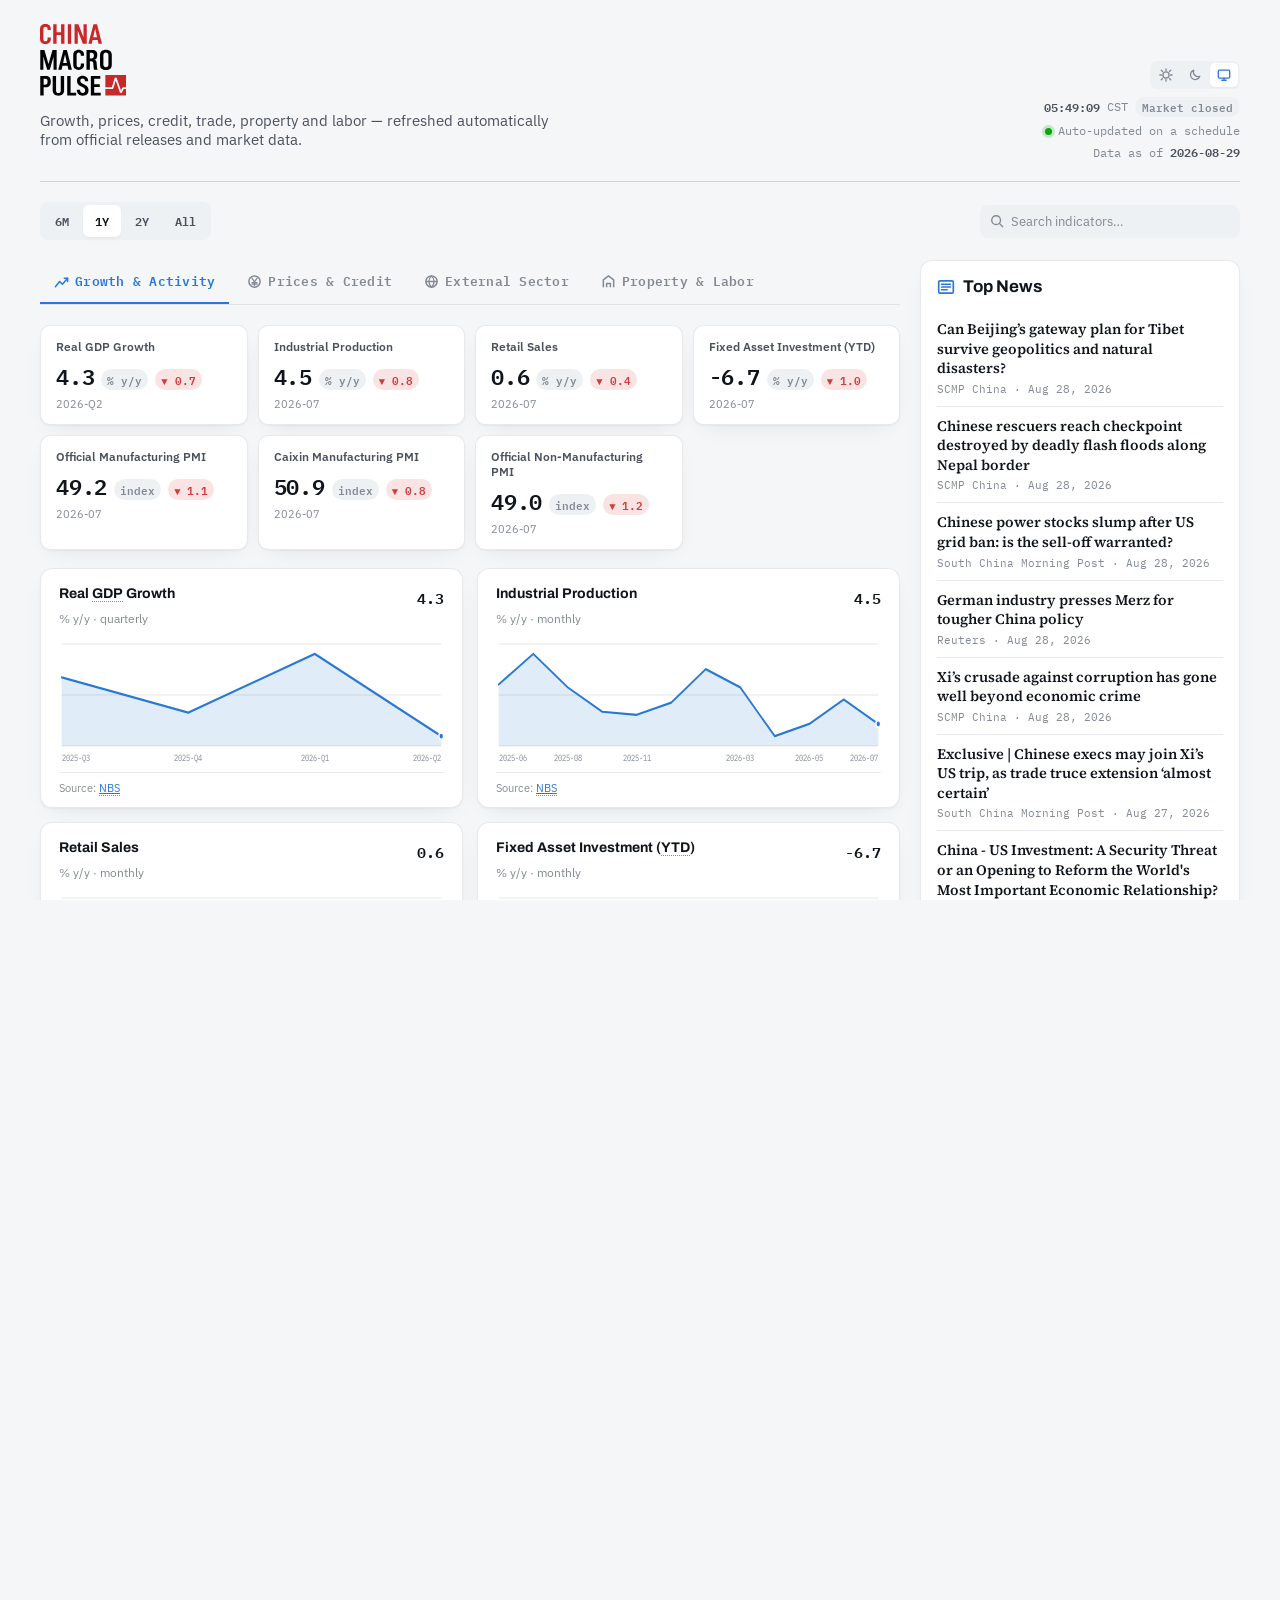
==== index.html @ e715bfa8 "Hourly refresh cadence, live Beijing clock + market-open indicator - Bumped the GitHub Actions cron " ====
<!doctype html>
<html lang="en">
<head>
<meta charset="utf-8">
<meta name="viewport" content="width=device-width, initial-scale=1">
<title>China Macro Pulse</title>
<link rel="stylesheet" href="https://fonts.googleapis.com/css2?family=Archivo:wght@600;700&family=IBM+Plex+Sans:wght@400;500;600&family=IBM+Plex+Mono:wght@500;600&family=Source+Serif+4:opsz,wght@8..60,500;8..60,600&display=swap">
<link rel="stylesheet" href="style.css">
<script>
// Runs synchronously before first paint so the stored theme choice never flashes.
(function () {
  try {
    var t = localStorage.getItem("theme");
    if (t === "light" || t === "dark") document.documentElement.setAttribute("data-theme", t);
  } catch (e) {}
})();
</script>
</head>
<body>
<div class="wrap">

  <div class="masthead">
    <div>
      <h1 class="logo-wrap">
        <img src="assets/logo-light.svg" alt="China Macro Pulse" class="logo logo-light">
        <img src="assets/logo-dark.svg" alt="China Macro Pulse" class="logo logo-dark">
      </h1>
      <p class="sub">Growth, prices, credit, trade, property and labor — refreshed automatically from official releases and market data.</p>
    </div>
    <div class="asof">
      <div class="masthead-controls">
        <div class="theme-switch" id="theme-switch" role="group" aria-label="Theme">
          <button class="theme-btn" data-theme-choice="light" title="Light" aria-label="Light theme">
            <svg viewBox="0 0 16 16" fill="none" aria-hidden="true"><circle cx="8" cy="8" r="3.5" stroke="currentColor" stroke-width="1.5"/><path d="M8 1v2M8 13v2M2.6 2.6l1.4 1.4M12 12l1.4 1.4M1 8h2M13 8h2M2.6 13.4L4 12M12 4l1.4-1.4" stroke="currentColor" stroke-width="1.5" stroke-linecap="round"/></svg>
          </button>
          <button class="theme-btn" data-theme-choice="dark" title="Dark" aria-label="Dark theme">
            <svg viewBox="0 0 16 16" fill="none" aria-hidden="true"><path d="M13.5 9.5A5.5 5.5 0 0 1 6.5 2.5 5.5 5.5 0 1 0 13.5 9.5Z" stroke="currentColor" stroke-width="1.5" stroke-linejoin="round"/></svg>
          </button>
          <button class="theme-btn" data-theme-choice="system" title="Match system" aria-label="System theme">
            <svg viewBox="0 0 16 16" fill="none" aria-hidden="true"><rect x="1.5" y="2.5" width="13" height="9" rx="1.2" stroke="currentColor" stroke-width="1.5"/><path d="M5.5 14h5M8 11.5V14" stroke="currentColor" stroke-width="1.5" stroke-linecap="round"/></svg>
          </button>
        </div>
      </div>
      <div class="beijing-clock" title="Shanghai/Shenzhen exchange hours (9:30–11:30, 13:00–15:00 CST) — does not account for public holidays">
        <span id="beijing-time">--:--:--</span> CST
        <span id="market-status" class="market-badge">—</span>
      </div>
      <div><span class="live-dot"></span>Auto-updated on a schedule</div>
      <div>Data as of <strong id="asof-date">—</strong></div>
    </div>
  </div>

  <div class="filter-row">
    <div class="range-group" id="range-group">
      <button class="range-btn" data-range="6">6M</button>
      <button class="range-btn active" data-range="12">1Y</button>
      <button class="range-btn" data-range="24">2Y</button>
      <button class="range-btn" data-range="0">All</button>
    </div>
    <div class="search-wrap">
      <svg class="search-icon" viewBox="0 0 16 16" fill="none" aria-hidden="true"><circle cx="7" cy="7" r="5" stroke="currentColor" stroke-width="1.6"/><path d="M11 11l3.5 3.5" stroke="currentColor" stroke-width="1.6" stroke-linecap="round"/></svg>
      <input type="search" id="search-input" class="search-input" placeholder="Search indicators…" aria-label="Search indicators">
    </div>
  </div>

  <div class="layout">
    <div class="main-col">

      <div class="tabs" id="tabs" role="tablist">
        <button class="tab active" data-cat="growth" role="tab">
          <svg class="tab-icon" viewBox="0 0 16 16" fill="none" aria-hidden="true"><path d="M1.5 13.5 6 8l3 3 5.5-6.5" stroke="currentColor" stroke-width="1.6" stroke-linecap="round" stroke-linejoin="round"/><path d="M11 4.5h3.5V8" stroke="currentColor" stroke-width="1.6" stroke-linecap="round" stroke-linejoin="round"/></svg>
          Growth &amp; Activity
        </button>
        <button class="tab" data-cat="prices_credit" role="tab">
          <svg class="tab-icon" viewBox="0 0 16 16" fill="none" aria-hidden="true"><circle cx="8" cy="8" r="6" stroke="currentColor" stroke-width="1.6"/><path d="M5.3 4.5 8 8.3 10.7 4.5M8 8.3v4M5.3 9.3h5.4M5.3 10.8h5.4" stroke="currentColor" stroke-width="1.3" stroke-linecap="round" stroke-linejoin="round"/></svg>
          Prices &amp; Credit
        </button>
        <button class="tab" data-cat="external" role="tab">
          <svg class="tab-icon" viewBox="0 0 16 16" fill="none" aria-hidden="true"><circle cx="8" cy="8" r="6" stroke="currentColor" stroke-width="1.6"/><path d="M2 8h12M8 2c1.8 1.7 2.8 3.8 2.8 6S9.8 12.3 8 14c-1.8-1.7-2.8-3.8-2.8-6S6.2 3.7 8 2Z" stroke="currentColor" stroke-width="1.4"/></svg>
          External Sector
        </button>
        <button class="tab" data-cat="property_labor" role="tab">
          <svg class="tab-icon" viewBox="0 0 16 16" fill="none" aria-hidden="true"><path d="M2.5 14V6.2L8 2l5.5 4.2V14" stroke="currentColor" stroke-width="1.6" stroke-linejoin="round"/><path d="M6 14v-4h4v4" stroke="currentColor" stroke-width="1.6" stroke-linejoin="round"/></svg>
          Property &amp; Labor
        </button>
      </div>

      <div id="panels"></div>

    </div>

    <aside class="news-rail">
      <h2 class="news-heading">
        <svg viewBox="0 0 16 16" fill="none" aria-hidden="true"><rect x="1.5" y="2.5" width="13" height="11" rx="1.2" stroke="currentColor" stroke-width="1.5"/><path d="M4 5.5h8M4 8h8M4 10.5h5" stroke="currentColor" stroke-width="1.4" stroke-linecap="round"/></svg>
        Top News
      </h2>
      <div id="news-list"></div>
    </aside>
  </div>

  <footer id="footer-sources">
    Loading source information…
  </footer>

  <div class="credit-row">
    <span class="credit-text">Created by Tony Zhao</span>
    <div class="credit-links">
      <a href="mailto:bz2746@nyu.edu" class="credit-btn credit-email" title="Email" aria-label="Email Tony Zhao">
        <svg viewBox="0 0 16 16" fill="none" aria-hidden="true"><rect x="1.5" y="3" width="13" height="10" rx="1.5" stroke="currentColor" stroke-width="1.4"/><path d="M2 4.3 8 9l6-4.7" stroke="currentColor" stroke-width="1.4" stroke-linecap="round" stroke-linejoin="round"/></svg>
      </a>
      <a href="https://www.linkedin.com/in/tonybzhao/" target="_blank" rel="noopener noreferrer" class="credit-btn credit-linkedin" title="LinkedIn" aria-label="Tony Zhao on LinkedIn">
        <svg viewBox="0 0 24 24" fill="currentColor" aria-hidden="true"><path d="M4.98 3.5C4.98 4.88 3.87 6 2.49 6S0 4.88 0 3.5 1.12 1 2.49 1s2.49 1.12 2.49 2.5zM.5 8.5h4V24h-4V8.5zM8.5 8.5h3.8v2.1h.05c.53-1 1.83-2.1 3.77-2.1C20.5 8.5 22 11 22 15.1V24h-4v-8c0-2-.04-4.6-2.8-4.6-2.8 0-3.23 2.2-3.23 4.45V24h-4V8.5z"/></svg>
      </a>
      <a href="https://tonybzhao.substack.com/" target="_blank" rel="noopener noreferrer" class="credit-btn credit-substack" title="Substack" aria-label="Tony Zhao on Substack">
        <svg viewBox="0 0 16 16" fill="currentColor" aria-hidden="true"><path d="M2 2h12v2.1H2V2Zm0 3.5h12v2.1H2V5.5ZM2 9h12v5.3L8 11.1 2 14.3V9Z"/></svg>
      </a>
    </div>
  </div>

</div>

<script src="app.js"></script>
</body>
</html>
---- style.css ----
:root {
  color-scheme: light;
  --bg:             #f4f6f7;
  --surface-1:      #ffffff;
  --surface-2:      #eef1f3;
  --text-primary:   #10151c;
  --text-secondary: #4b525d;
  --text-muted:     #838a95;
  --border:         rgba(16,21,28,0.09);
  --border-strong:  rgba(16,21,28,0.16);
  --accent:         #2a78d6;
  --accent-soft:    #e6f0fc;
  --good:           #0ca30c;
  --critical:       #d03b3b;
  --warning:        #b3760a;
  --grid-line:      #e1e0d9;
  --shadow: 0 1px 2px rgba(16,21,28,0.04), 0 8px 24px -12px rgba(16,21,28,0.12);

  /* category identity colors (fixed order, categorical) */
  --cat-growth:   #2a78d6; /* blue */
  --cat-prices:   #eb6834; /* orange */
  --cat-external: #1baf7a; /* aqua */
  --cat-property: #e87ba4; /* magenta */
}

@media (prefers-color-scheme: dark) {
  :root:not([data-theme="light"]) {
    color-scheme: dark;
    --bg:             #0d1013;
    --surface-1:      #171b20;
    --surface-2:      #1e2329;
    --text-primary:   #f2f4f6;
    --text-secondary: #aeb4bd;
    --text-muted:     #767d87;
    --border:         rgba(255,255,255,0.08);
    --border-strong:  rgba(255,255,255,0.16);
    --accent:         #3987e5;
    --accent-soft:    #16273f;
    --good:           #2fbf4f;
    --critical:       #e66767;
    --warning:        #d99a2b;
    --grid-line:      #2a2f36;
    --shadow: 0 1px 2px rgba(0,0,0,0.3), 0 8px 24px -12px rgba(0,0,0,0.5);

    --cat-growth:   #3987e5;
    --cat-prices:   #d95926;
    --cat-external: #199e70;
    --cat-property: #d55181;
  }
}
:root[data-theme="dark"] {
  color-scheme: dark;
  --bg:             #0d1013;
  --surface-1:      #171b20;
  --surface-2:      #1e2329;
  --text-primary:   #f2f4f6;
  --text-secondary: #aeb4bd;
  --text-muted:     #767d87;
  --border:         rgba(255,255,255,0.08);
  --border-strong:  rgba(255,255,255,0.16);
  --accent:         #3987e5;
  --accent-soft:    #16273f;
  --good:           #2fbf4f;
  --critical:       #e66767;
  --warning:        #d99a2b;
  --grid-line:      #2a2f36;
  --shadow: 0 1px 2px rgba(0,0,0,0.3), 0 8px 24px -12px rgba(0,0,0,0.5);

  --cat-growth:   #3987e5;
  --cat-prices:   #d95926;
  --cat-external: #199e70;
  --cat-property: #d55181;
}

* { box-sizing: border-box; }
html, body { height: 100%; overflow-x: hidden; }
body {
  margin: 0;
  background: var(--bg);
  color: var(--text-primary);
  font-family: "IBM Plex Sans", system-ui, -apple-system, "Segoe UI", sans-serif;
}
a { color: inherit; }

.wrap { max-width: 1280px; margin: 0 auto; padding: 24px clamp(16px, 4vw, 40px) 64px; }

/* ---------- Masthead ---------- */
.masthead {
  display: flex;
  justify-content: space-between;
  align-items: flex-end;
  gap: 20px;
  flex-wrap: wrap;
  border-bottom: 1px solid var(--border-strong);
  padding-bottom: 18px;
  margin-bottom: 20px;
}
.logo-wrap { margin: 0 0 8px; line-height: 0; }
.logo { height: clamp(52px, 6.5vw, 72px); width: auto; display: block; }
.logo-dark { display: none; }
@media (prefers-color-scheme: dark) {
  :root:not([data-theme="light"]) .logo-light { display: none; }
  :root:not([data-theme="light"]) .logo-dark { display: block; }
}
:root[data-theme="dark"] .logo-light { display: none; }
:root[data-theme="dark"] .logo-dark { display: block; }

.masthead .sub { color: var(--text-secondary); font-size: 14.5px; max-width: 58ch; }
.asof {
  text-align: right;
  font-family: "IBM Plex Mono", monospace;
  font-size: 12px;
  color: var(--text-muted);
  line-height: 1.7;
}
.masthead-controls {
  display: inline-flex;
  align-items: center;
  gap: 8px;
  margin-bottom: 8px;
}

.theme-switch {
  display: inline-flex;
  background: var(--surface-2);
  border-radius: 7px;
  padding: 2px;
  gap: 1px;
}
.theme-btn {
  border: none;
  background: transparent;
  color: var(--text-muted);
  padding: 5px 7px;
  border-radius: 5px;
  cursor: pointer;
  line-height: 0;
}
.theme-btn svg { width: 14px; height: 14px; display: block; }
.theme-btn:hover { color: var(--text-secondary); }
.theme-btn.active { background: var(--surface-1); color: var(--accent); box-shadow: var(--shadow); }
.theme-btn:focus-visible { outline: 2px solid var(--accent); outline-offset: 1px; }
.asof strong { color: var(--text-secondary); font-weight: 600; }
.live-dot {
  display: inline-block;
  width: 7px; height: 7px;
  border-radius: 50%;
  background: var(--good);
  margin-right: 6px;
  box-shadow: 0 0 0 3px color-mix(in srgb, var(--good) 20%, transparent);
}

.beijing-clock {
  display: flex;
  align-items: center;
  justify-content: flex-end;
  gap: 7px;
  margin-bottom: 4px;
  font-variant-numeric: tabular-nums;
  cursor: help;
}
#beijing-time { color: var(--text-secondary); font-weight: 600; }
.market-badge {
  font-size: 10.5px;
  font-weight: 600;
  padding: 1px 7px;
  border-radius: 100px;
}
.market-badge.open { color: var(--good); background: color-mix(in srgb, var(--good) 14%, transparent); }
.market-badge.closed { color: var(--text-muted); background: var(--surface-2); }
@media (max-width: 640px) {
  .beijing-clock { justify-content: flex-start; }
}

/* ---------- Filter row ---------- */
.filter-row {
  display: flex;
  align-items: center;
  gap: 8px;
  margin-bottom: 20px;
  flex-wrap: wrap;
}
.range-group {
  display: inline-flex;
  background: var(--surface-2);
  border-radius: 8px;
  padding: 3px;
  gap: 2px;
}
.range-btn {
  font-family: "IBM Plex Mono", monospace;
  font-size: 12px;
  font-weight: 600;
  border: none;
  background: transparent;
  color: var(--text-secondary);
  padding: 6px 12px;
  border-radius: 6px;
  cursor: pointer;
}
.range-btn:hover { color: var(--text-primary); }
.range-btn.active { background: var(--surface-1); color: var(--text-primary); box-shadow: var(--shadow); }
.range-btn:focus-visible, .tab:focus-visible, .idx-link:focus-visible { outline: 2px solid var(--accent); outline-offset: 2px; }

.search-wrap {
  position: relative;
  margin-left: auto;
  width: 100%;
  max-width: 260px;
}
.search-icon {
  position: absolute;
  left: 10px;
  top: 50%;
  transform: translateY(-50%);
  width: 14px;
  height: 14px;
  color: var(--text-muted);
  pointer-events: none;
}
.search-input {
  width: 100%;
  font-family: "IBM Plex Sans", sans-serif;
  font-size: 13px;
  background: var(--surface-2);
  border: 1px solid transparent;
  border-radius: 8px;
  padding: 7px 10px 7px 30px;
  color: var(--text-primary);
}
.search-input::placeholder { color: var(--text-muted); }
.search-input:focus {
  outline: none;
  border-color: var(--accent);
  background: var(--surface-1);
}
/* Suppress the native WebKit clear/cancel button so it doesn't visually
   collide with our own search icon + focus ring. */
.search-input::-webkit-search-cancel-button { -webkit-appearance: none; }

@media (max-width: 640px) {
  .filter-row { flex-direction: column; align-items: stretch; }
  .search-wrap { margin-left: 0; max-width: none; }
}

/* ---------- Layout: content + news rail ---------- */
.layout {
  display: grid;
  grid-template-columns: minmax(0, 1fr) 320px;
  gap: 20px;
  align-items: start;
}
.main-col { min-width: 0; }
@media (max-width: 980px) {
  .layout { grid-template-columns: 1fr; }
  .news-rail { position: static; }
}
@media (max-width: 640px) {
  .masthead { align-items: flex-start; }
  .asof { text-align: left; }
}

/* ---------- Tabs ---------- */
.tabs {
  display: flex;
  gap: 4px;
  border-bottom: 1px solid var(--border);
  margin-bottom: 20px;
  overflow-x: auto;
}
.tab {
  display: inline-flex;
  align-items: center;
  gap: 6px;
  font-family: "IBM Plex Mono", monospace;
  font-size: 12.5px;
  font-weight: 600;
  letter-spacing: 0.02em;
  background: transparent;
  border: none;
  color: var(--text-muted);
  padding: 10px 14px;
  cursor: pointer;
  border-bottom: 2px solid transparent;
  white-space: nowrap;
}
.tab-icon { width: 15px; height: 15px; flex-shrink: 0; }
.tab[data-cat="growth"].active { color: var(--cat-growth); border-color: var(--cat-growth); }
.tab[data-cat="prices_credit"].active { color: var(--cat-prices); border-color: var(--cat-prices); }
.tab[data-cat="external"].active { color: var(--cat-external); border-color: var(--cat-external); }
.tab[data-cat="property_labor"].active { color: var(--cat-property); border-color: var(--cat-property); }

.panel { display: none; }
.panel.active { display: block; }

/* ---------- KPI row ---------- */
.kpi-grid {
  display: grid;
  grid-template-columns: repeat(auto-fit, minmax(min(170px, 100%), 1fr));
  gap: 10px;
  margin-bottom: 18px;
}
.tile {
  background: var(--surface-1);
  border: 1px solid var(--border);
  border-radius: 10px;
  padding: 13px 15px;
  box-shadow: var(--shadow);
  min-width: 0;
}
.tile .label { font-size: 11.5px; color: var(--text-secondary); font-weight: 600; margin-bottom: 4px; }
.tile .value-row { display: flex; align-items: baseline; gap: 7px; flex-wrap: wrap; }
.tile .value { font-family: "IBM Plex Mono", monospace; font-variant-numeric: tabular-nums; font-size: 22px; font-weight: 600; letter-spacing: -0.01em; }
.tile .period { font-size: 11px; color: var(--text-muted); margin-top: 3px; }
.chip { font-family: "IBM Plex Mono", monospace; font-size: 10.5px; font-weight: 600; padding: 1px 6px; border-radius: 100px; }
.chip.good { color: var(--good); background: color-mix(in srgb, var(--good) 14%, transparent); }
.chip.bad  { color: var(--critical); background: color-mix(in srgb, var(--critical) 14%, transparent); }
.chip.neutral { color: var(--text-muted); background: var(--surface-2); }

/* ---------- Chart grid ---------- */
.chart-grid {
  display: grid;
  grid-template-columns: repeat(auto-fit, minmax(min(320px, 100%), 1fr));
  gap: 14px;
}
.chart-card {
  background: var(--surface-1);
  border: 1px solid var(--border);
  border-radius: 12px;
  padding: 16px 18px 12px;
  box-shadow: var(--shadow);
}
.chart-head {
  display: flex;
  align-items: flex-start;
  justify-content: space-between;
  gap: 12px;
}
.chart-card h3 {
  font-family: "Archivo", sans-serif;
  font-size: 14px;
  font-weight: 700;
  margin: 0 0 1px;
  line-height: 1.3;
}
.chart-card .chart-sub { font-size: 11.5px; color: var(--text-muted); margin-bottom: 8px; }
.chart-card .chart-latest {
  flex-shrink: 0;
  font-family: "IBM Plex Mono", monospace;
  font-size: 15px;
  font-weight: 600;
  font-variant-numeric: tabular-nums;
  white-space: nowrap;
  padding-top: 1px;
}
.chart-source {
  font-size: 11px;
  color: var(--text-muted);
  margin-top: 8px;
  padding-top: 8px;
  border-top: 1px solid var(--border);
}
/* .source-link is also .gloss — reuses its dotted underline + hover-popup,
   just recolored to read as a link and with a pointer cursor (clicking is
   the primary action here, unlike a plain glossary term). */
.source-link {
  color: var(--accent);
  border-bottom-color: currentColor;
  cursor: pointer;
}
.source-link:hover { border-bottom-style: solid; }

.gloss {
  border-bottom: 1px dotted var(--text-muted);
  position: relative;
}
.gloss[data-def] { cursor: help; }
.gloss[data-def]::after {
  content: attr(data-def);
  position: absolute;
  bottom: 130%;
  left: 0;
  background: var(--surface-1);
  border: 1px solid var(--border-strong);
  border-radius: 7px;
  padding: 6px 10px;
  font-size: 11px;
  line-height: 1.4;
  color: var(--text-secondary);
  white-space: normal;
  width: max-content;
  max-width: 220px;
  box-shadow: var(--shadow);
  opacity: 0;
  transform: translateY(2px);
  pointer-events: none;
  transition: opacity 0.12s, transform 0.12s;
  z-index: 20;
}
.gloss[data-def]:hover::after,
.gloss[data-def]:focus-visible::after {
  opacity: 1;
  transform: translateY(0);
}
.chart-svg-wrap { position: relative; }
.chart-svg { width: 100%; height: 130px; overflow: visible; display: block; }
.chart-line { fill: none; stroke-width: 2.2; stroke-linecap: round; stroke-linejoin: round; }
.chart-area { opacity: 0.14; }
.chart-grid-line { stroke: var(--grid-line); stroke-width: 1; }
.chart-axis-label { font-family: "IBM Plex Mono", monospace; font-size: 9.5px; fill: var(--text-muted); }
.chart-dot-end { stroke-width: 2.2; }
.crosshair-line { stroke: var(--text-muted); stroke-width: 1; stroke-dasharray: 3 3; opacity: 0; pointer-events: none; }
.crosshair-dot { stroke-width: 2; pointer-events: none; opacity: 0; }
.hover-capture { fill: transparent; cursor: crosshair; }
.tooltip {
  position: absolute;
  pointer-events: none;
  background: var(--surface-1);
  border: 1px solid var(--border-strong);
  border-radius: 8px;
  padding: 6px 10px;
  font-size: 11.5px;
  box-shadow: var(--shadow);
  opacity: 0;
  transform: translate(-50%, -100%);
  white-space: nowrap;
  z-index: 5;
}
.tooltip .tt-date { color: var(--text-muted); font-family: "IBM Plex Mono", monospace; font-size: 10.5px; margin-bottom: 2px; }
.tooltip .tt-value { font-family: "IBM Plex Mono", monospace; font-weight: 700; font-variant-numeric: tabular-nums; }

.no-data { font-size: 12.5px; color: var(--text-muted); padding: 20px 0; text-align: center; }

/* ---------- News rail ---------- */
.news-rail {
  background: var(--surface-1);
  border: 1px solid var(--border);
  border-radius: 12px;
  padding: 16px 16px 8px;
  box-shadow: var(--shadow);
  position: sticky;
  top: 20px;
  max-height: calc(100vh - 40px);
  display: flex;
  flex-direction: column;
}
.news-heading { flex-shrink: 0; }
#news-list { overflow-y: auto; }
@media (max-width: 980px) {
  .news-rail { max-height: none; }
  #news-list { overflow-y: visible; }
}
.news-heading {
  display: flex;
  align-items: center;
  gap: 8px;
  font-family: "Archivo", sans-serif;
  font-size: 17px;
  font-weight: 700;
  margin: 0 0 14px;
}
.news-heading svg { width: 18px; height: 18px; color: var(--accent); flex-shrink: 0; }
.news-item {
  display: block;
  padding: 10px 0;
  border-top: 1px solid var(--border);
  text-decoration: none;
  color: inherit;
}
.news-item:first-of-type { border-top: none; }
.news-item .n-head {
  font-family: "Source Serif 4", Georgia, "Times New Roman", serif;
  font-size: 14.5px;
  font-weight: 600;
  line-height: 1.35;
  margin-bottom: 3px;
}
.news-item:hover .n-head { color: var(--accent); }
.news-item .n-sum { font-size: 12px; color: var(--text-secondary); line-height: 1.4; margin-bottom: 4px; }
.news-item .n-meta { font-size: 10.5px; color: var(--text-muted); font-family: "IBM Plex Mono", monospace; }

footer {
  margin-top: 28px;
  padding-top: 16px;
  border-top: 1px solid var(--border);
  font-size: 11.5px;
  color: var(--text-muted);
  line-height: 1.7;
}
footer a { color: var(--text-muted); }

.credit-row {
  display: flex;
  align-items: center;
  justify-content: space-between;
  gap: 12px;
  flex-wrap: wrap;
  margin-top: 16px;
}
.credit-text { font-size: 12px; color: var(--text-muted); font-family: "IBM Plex Mono", monospace; }
.credit-links { display: flex; gap: 8px; }
.credit-btn {
  display: inline-flex;
  align-items: center;
  justify-content: center;
  width: 28px;
  height: 28px;
  border-radius: 7px;
  flex-shrink: 0;
}
.credit-btn svg { width: 15px; height: 15px; }
.credit-btn:hover { opacity: 0.88; }
.credit-btn:focus-visible { outline: 2px solid var(--accent); outline-offset: 2px; }
.credit-email { background: var(--surface-2); color: var(--text-secondary); }
.credit-linkedin { background: #0A66C2; color: #fff; }
.credit-substack { background: #FF6719; color: #fff; }

.section-label {
  font-family: "IBM Plex Mono", monospace;
  font-size: 11px;
  letter-spacing: 0.12em;
  text-transform: uppercase;
  color: var(--text-muted);
  margin: 0 0 10px;
}
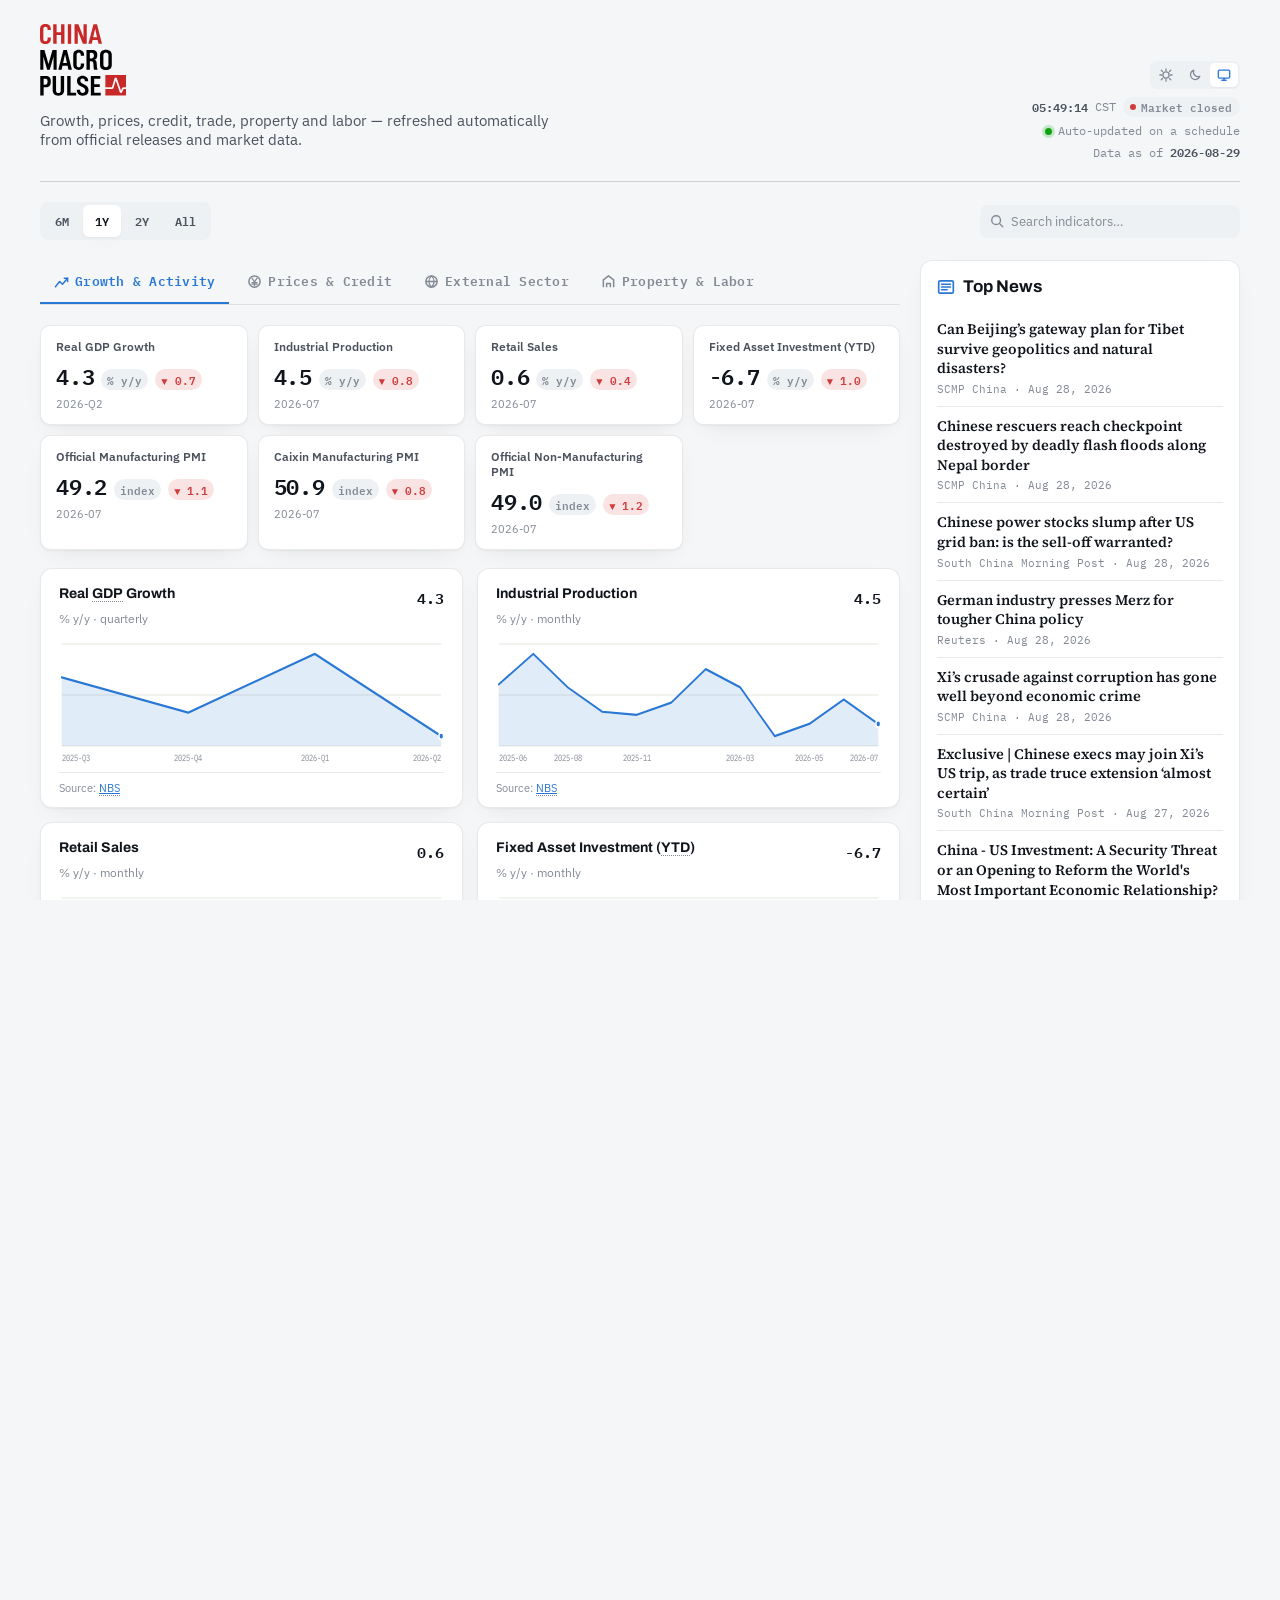
==== commit 7216f6a5: "Add color-coded dot to market-status badge Green dot + green text when open, red dot + neutral gray " ====
--- a/index.html
+++ b/index.html
@@ -43,7 +43,7 @@
       </div>
       <div class="beijing-clock" title="Shanghai/Shenzhen exchange hours (9:30–11:30, 13:00–15:00 CST) — does not account for public holidays">
         <span id="beijing-time">--:--:--</span> CST
-        <span id="market-status" class="market-badge">—</span>
+        <span id="market-status" class="market-badge"><span class="market-dot"></span><span class="market-label">—</span></span>
       </div>
       <div><span class="live-dot"></span>Auto-updated on a schedule</div>
       <div>Data as of <strong id="asof-date">—</strong></div>
--- a/style.css
+++ b/style.css
@@ -161,13 +161,19 @@
 }
 #beijing-time { color: var(--text-secondary); font-weight: 600; }
 .market-badge {
+  display: inline-flex;
+  align-items: center;
+  gap: 5px;
   font-size: 10.5px;
   font-weight: 600;
-  padding: 1px 7px;
+  padding: 1px 8px 1px 7px;
   border-radius: 100px;
 }
+.market-dot { display: inline-block; width: 6px; height: 6px; border-radius: 50%; flex-shrink: 0; }
 .market-badge.open { color: var(--good); background: color-mix(in srgb, var(--good) 14%, transparent); }
+.market-badge.open .market-dot { background: var(--good); box-shadow: 0 0 0 2px color-mix(in srgb, var(--good) 25%, transparent); }
 .market-badge.closed { color: var(--text-muted); background: var(--surface-2); }
+.market-badge.closed .market-dot { background: var(--critical); }
 @media (max-width: 640px) {
   .beijing-clock { justify-content: flex-start; }
 }
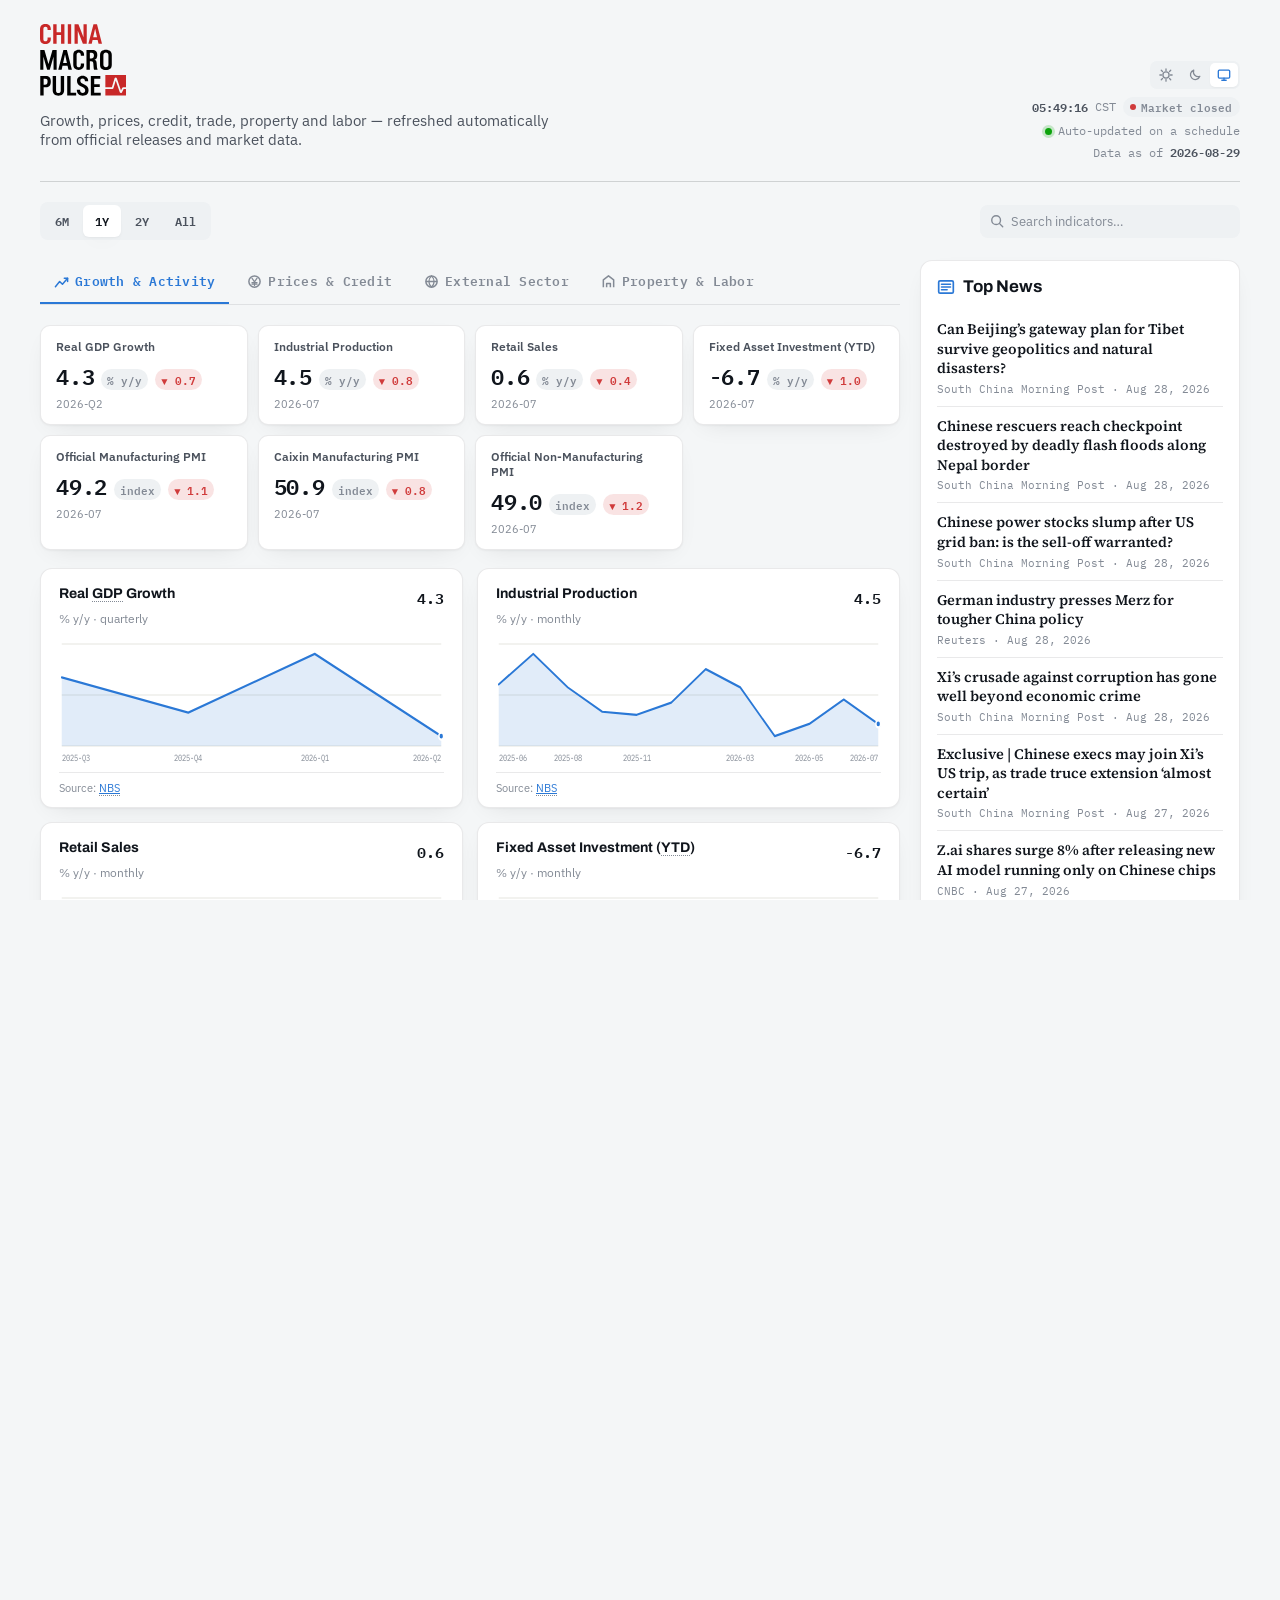
==== commit 0eb8963b: "Real SSE/SZSE trading calendar for market status, unified news sources - Market-open indicator now u" ====
--- a/index.html
+++ b/index.html
@@ -41,7 +41,7 @@
           </button>
         </div>
       </div>
-      <div class="beijing-clock" title="Shanghai/Shenzhen exchange hours (9:30–11:30, 13:00–15:00 CST) — does not account for public holidays">
+      <div class="beijing-clock" title="Shanghai/Shenzhen exchange hours (9:30–11:30, 13:00–15:00 CST), using the actual exchange trading calendar — including holidays and substitute workdays">
         <span id="beijing-time">--:--:--</span> CST
         <span id="market-status" class="market-badge"><span class="market-dot"></span><span class="market-label">—</span></span>
       </div>
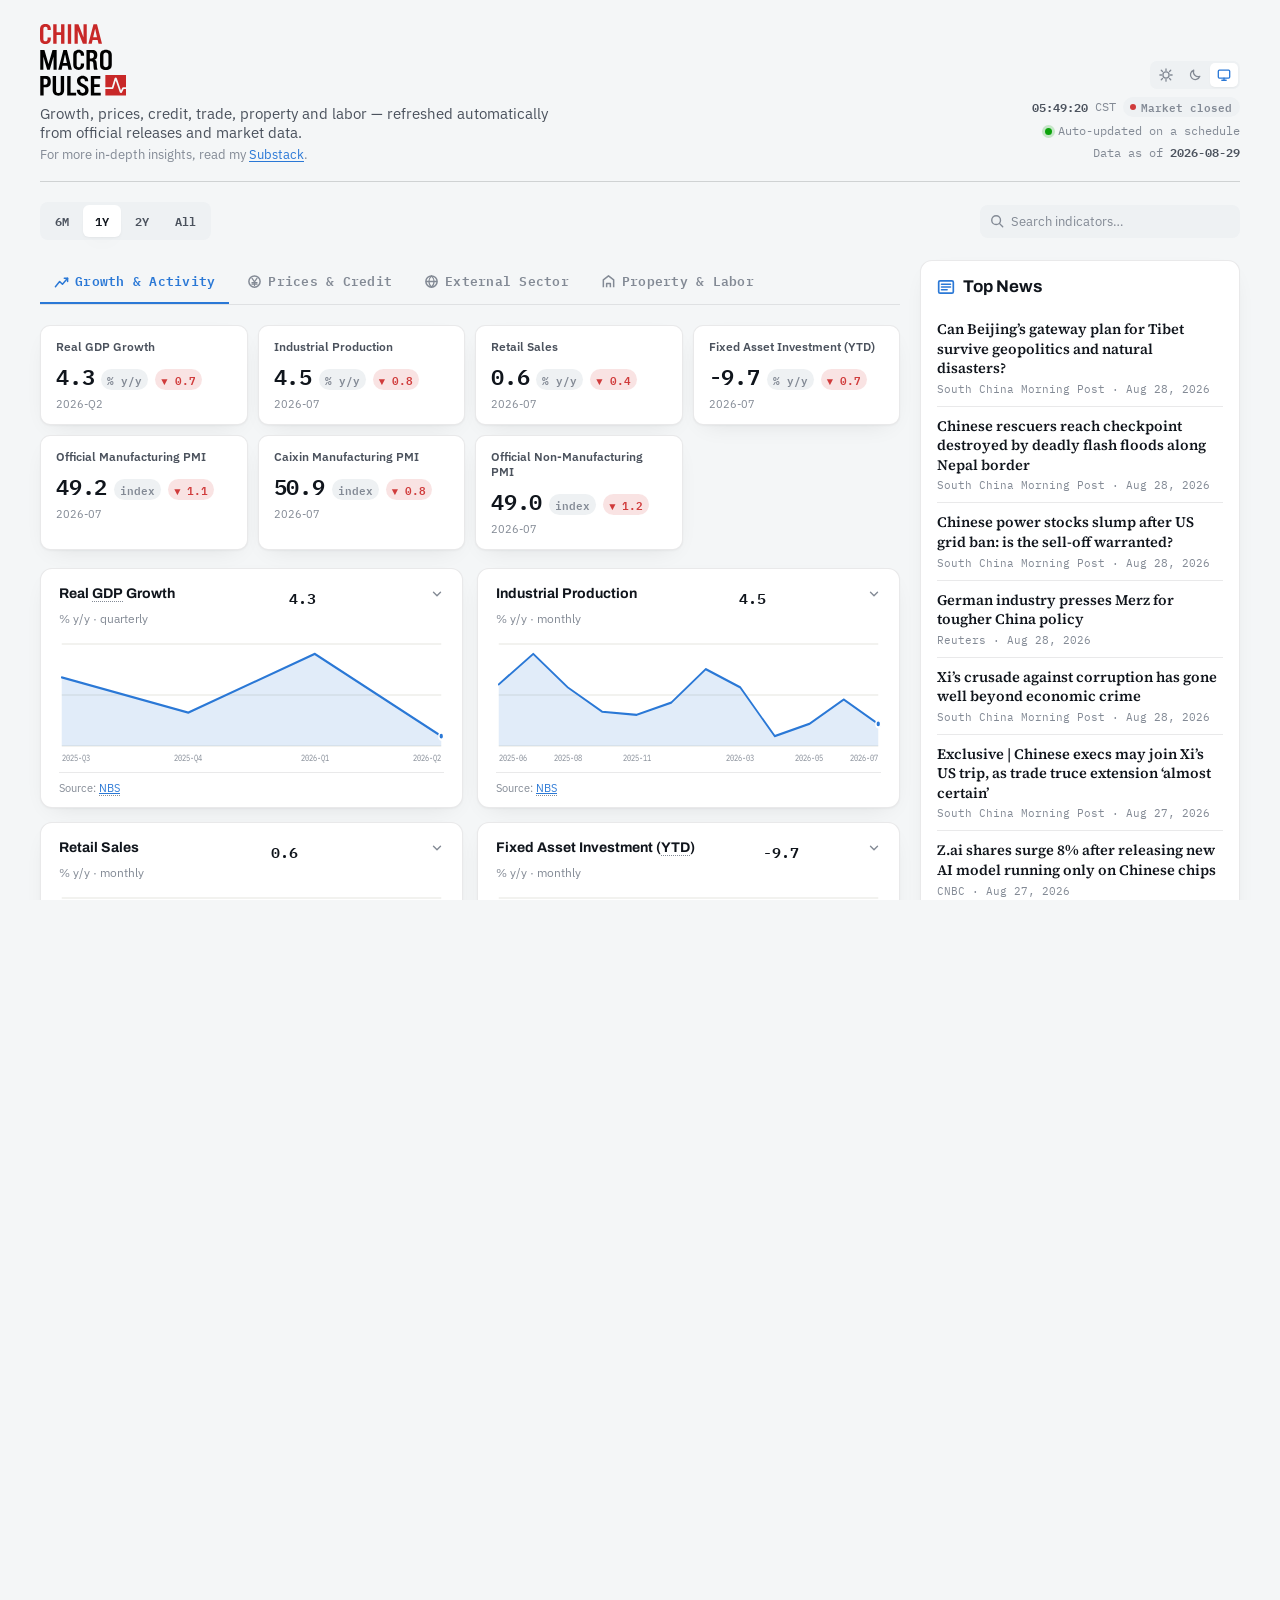
==== commit 3d3cfffc: "Wire retail sales & FAI, per-indicator descriptions, click-to-expand - Audited depth of all 24 serie" ====
--- a/index.html
+++ b/index.html
@@ -26,6 +26,7 @@
         <img src="assets/logo-dark.svg" alt="China Macro Pulse" class="logo logo-dark">
       </h1>
       <p class="sub">Growth, prices, credit, trade, property and labor — refreshed automatically from official releases and market data.</p>
+      <p class="sub-secondary">For more in-depth insights, read my <a href="https://tonybzhao.substack.com/" target="_blank" rel="noopener noreferrer" class="sub-link">Substack</a>.</p>
     </div>
     <div class="asof">
       <div class="masthead-controls">
--- a/style.css
+++ b/style.css
@@ -105,7 +105,10 @@
 :root[data-theme="dark"] .logo-light { display: none; }
 :root[data-theme="dark"] .logo-dark { display: block; }
 
-.masthead .sub { color: var(--text-secondary); font-size: 14.5px; max-width: 58ch; }
+.masthead .sub { color: var(--text-secondary); font-size: 14.5px; max-width: 58ch; margin: 0 0 4px; }
+.sub-secondary { color: var(--text-muted); font-size: 13px; max-width: 58ch; margin: 0; }
+.sub-link { color: var(--accent); text-decoration: underline; text-decoration-style: solid; text-underline-offset: 2px; }
+.sub-link:hover { opacity: 0.8; }
 .asof {
   text-align: right;
   font-family: "IBM Plex Mono", monospace;
@@ -341,6 +344,39 @@
   align-items: flex-start;
   justify-content: space-between;
   gap: 12px;
+}
+.chart-head-toggle {
+  cursor: pointer;
+  border-radius: 6px;
+  margin: -4px -6px 0;
+  padding: 4px 6px 0;
+}
+.chart-head-toggle:hover { background: var(--surface-2); }
+.chart-head-toggle:focus-visible { outline: 2px solid var(--accent); outline-offset: 1px; }
+.chart-chevron {
+  width: 14px;
+  height: 14px;
+  flex-shrink: 0;
+  color: var(--text-muted);
+  margin-top: 2px;
+  transition: transform 0.15s ease;
+}
+.chart-head-toggle[aria-expanded="true"] .chart-chevron { transform: rotate(180deg); }
+.chart-desc-wrap {
+  display: grid;
+  grid-template-rows: 0fr;
+  transition: grid-template-rows 0.18s ease;
+}
+.chart-desc-wrap.expanded { grid-template-rows: 1fr; }
+.chart-desc-inner { overflow: hidden; }
+.chart-desc {
+  margin: 0 0 10px;
+  font-size: 12.5px;
+  line-height: 1.5;
+  color: var(--text-secondary);
+}
+@media (prefers-reduced-motion: reduce) {
+  .chart-desc-wrap, .chart-chevron { transition: none; }
 }
 .chart-card h3 {
   font-family: "Archivo", sans-serif;
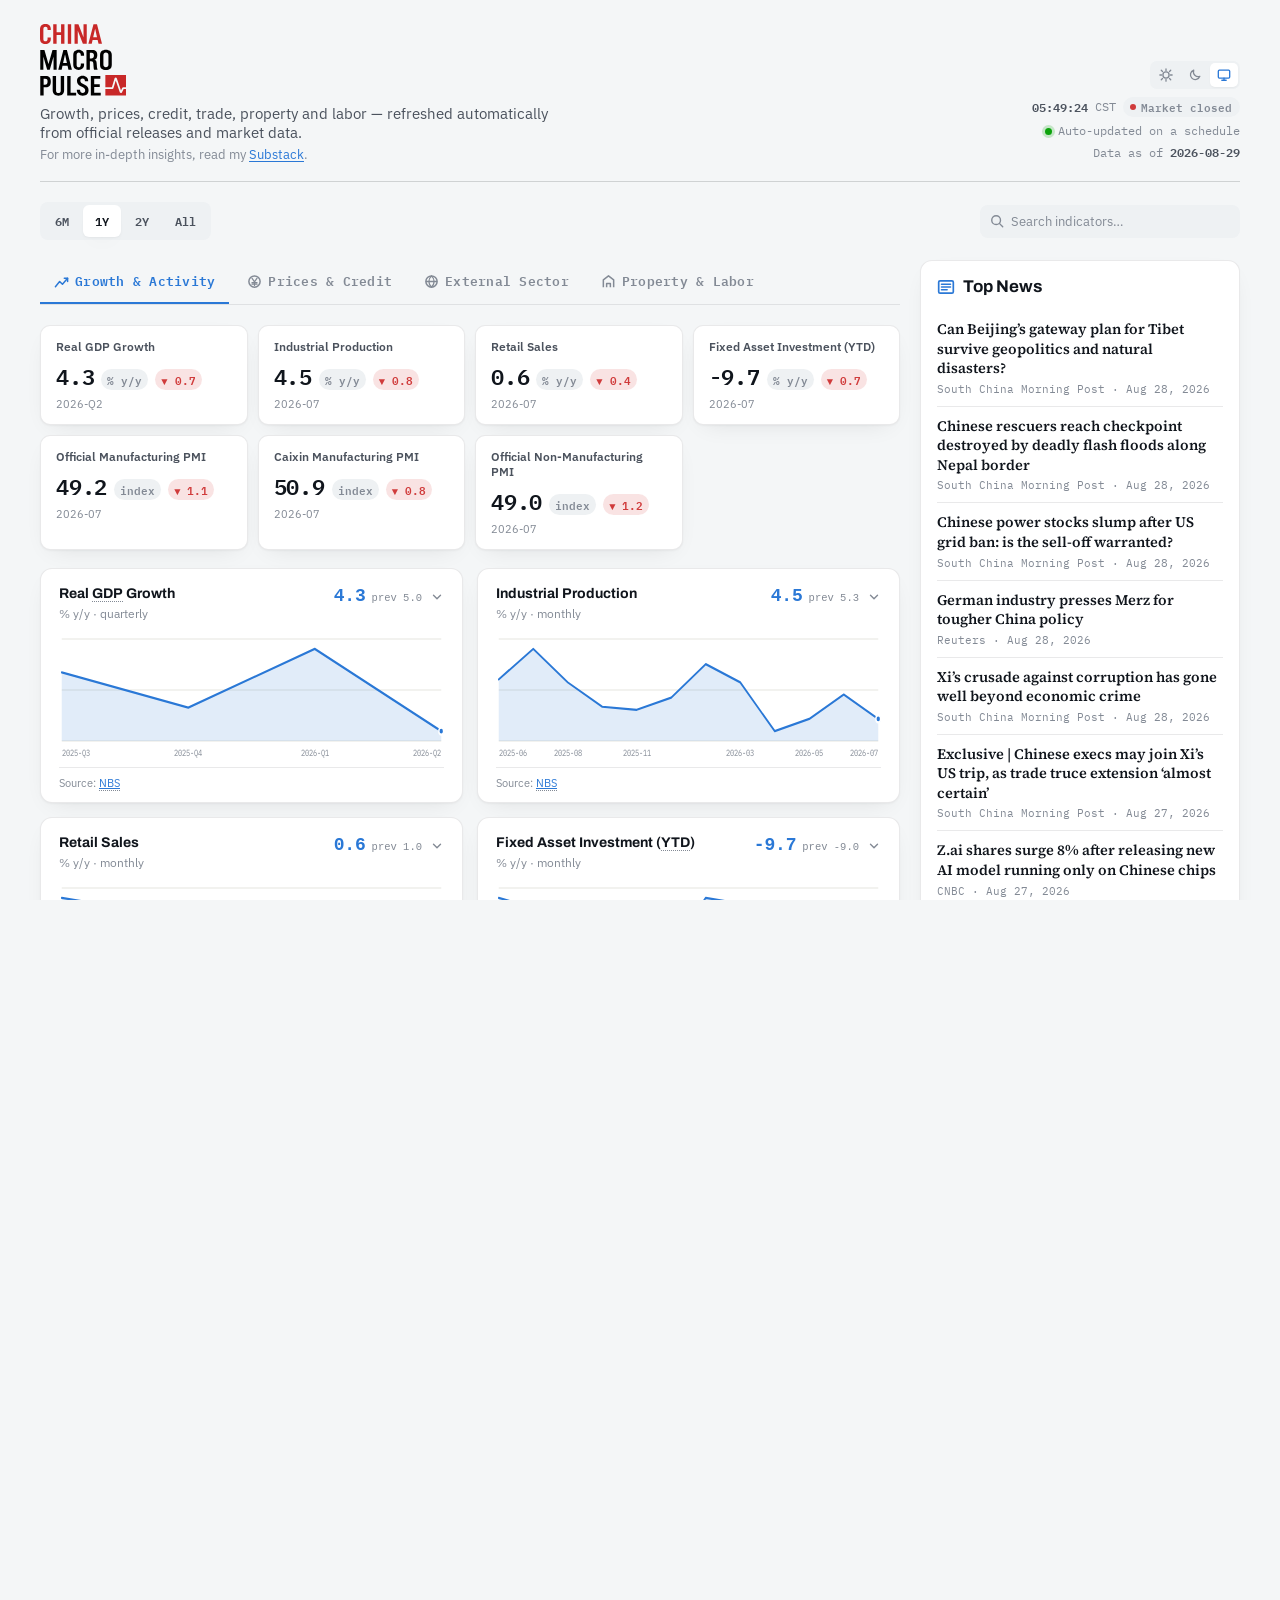
==== commit 584e6d1f: "Add favicon Added assets/favicon.svg and a <link rel="icon" type="image/svg+xml"> tag — modern brows" ====
--- a/index.html
+++ b/index.html
@@ -4,6 +4,7 @@
 <meta charset="utf-8">
 <meta name="viewport" content="width=device-width, initial-scale=1">
 <title>China Macro Pulse</title>
+<link rel="icon" type="image/svg+xml" href="assets/favicon.svg">
 <link rel="stylesheet" href="https://fonts.googleapis.com/css2?family=Archivo:wght@600;700&family=IBM+Plex+Sans:wght@400;500;600&family=IBM+Plex+Mono:wght@500;600&family=Source+Serif+4:opsz,wght@8..60,500;8..60,600&display=swap">
 <link rel="stylesheet" href="style.css">
 <script>
--- a/style.css
+++ b/style.css
@@ -386,14 +386,32 @@
   line-height: 1.3;
 }
 .chart-card .chart-sub { font-size: 11.5px; color: var(--text-muted); margin-bottom: 8px; }
-.chart-card .chart-latest {
+.chart-figures {
   flex-shrink: 0;
+  display: flex;
+  align-items: center;
+  gap: 8px;
+  padding-top: 1px;
+}
+.chart-value-block {
+  display: flex;
+  align-items: baseline;
+  gap: 6px;
+  white-space: nowrap;
+}
+.chart-latest-value {
   font-family: "IBM Plex Mono", monospace;
-  font-size: 15px;
-  font-weight: 600;
+  font-size: 18px;
+  font-weight: 700;
   font-variant-numeric: tabular-nums;
-  white-space: nowrap;
-  padding-top: 1px;
+  letter-spacing: -0.01em;
+}
+.chart-latest-prev {
+  font-family: "IBM Plex Mono", monospace;
+  font-size: 10.5px;
+  font-weight: 500;
+  color: var(--text-muted);
+  font-variant-numeric: tabular-nums;
 }
 .chart-source {
   font-size: 11px;
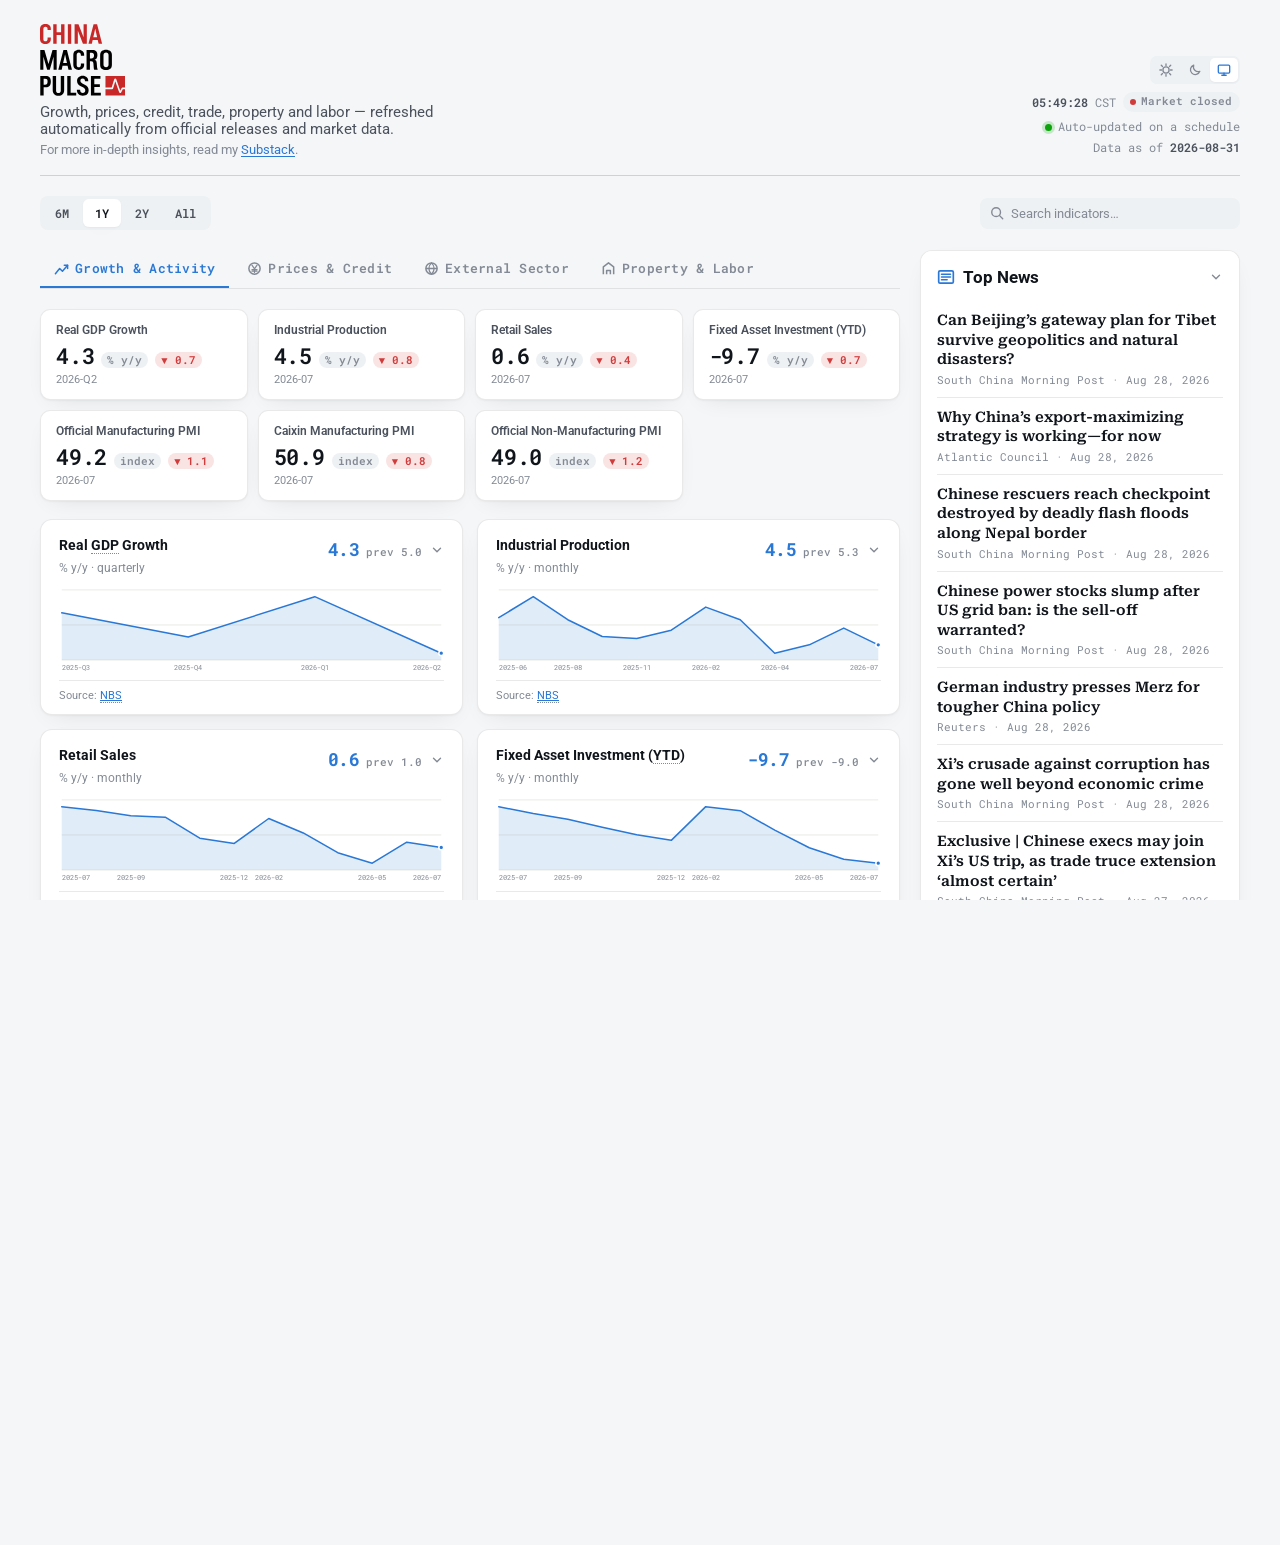
==== commit 3a89e9b2: "Add Upcoming Releases panel, collapsible news, even-interval axis, Roboto fonts - Fonts: replaced Ar" ====
--- a/index.html
+++ b/index.html
@@ -5,7 +5,7 @@
 <meta name="viewport" content="width=device-width, initial-scale=1">
 <title>China Macro Pulse</title>
 <link rel="icon" type="image/svg+xml" href="assets/favicon.svg">
-<link rel="stylesheet" href="https://fonts.googleapis.com/css2?family=Archivo:wght@600;700&family=IBM+Plex+Sans:wght@400;500;600&family=IBM+Plex+Mono:wght@500;600&family=Source+Serif+4:opsz,wght@8..60,500;8..60,600&display=swap">
+<link rel="stylesheet" href="https://fonts.googleapis.com/css2?family=Roboto:wght@400;500;600;700&family=Roboto+Mono:wght@500;600;700&family=Roboto+Serif:opsz,wght@8..144,500;8..144,600&display=swap">
 <link rel="stylesheet" href="style.css">
 <script>
 // Runs synchronously before first paint so the stored theme choice never flashes.
@@ -92,11 +92,31 @@
     </div>
 
     <aside class="news-rail">
-      <h2 class="news-heading">
-        <svg viewBox="0 0 16 16" fill="none" aria-hidden="true"><rect x="1.5" y="2.5" width="13" height="11" rx="1.2" stroke="currentColor" stroke-width="1.5"/><path d="M4 5.5h8M4 8h8M4 10.5h5" stroke="currentColor" stroke-width="1.4" stroke-linecap="round"/></svg>
-        Top News
-      </h2>
-      <div id="news-list"></div>
+      <section class="collapse-section" id="section-news">
+        <button class="collapse-header" data-collapse="news" aria-expanded="true">
+          <svg class="collapse-icon" viewBox="0 0 16 16" fill="none" aria-hidden="true"><rect x="1.5" y="2.5" width="13" height="11" rx="1.2" stroke="currentColor" stroke-width="1.5"/><path d="M4 5.5h8M4 8h8M4 10.5h5" stroke="currentColor" stroke-width="1.4" stroke-linecap="round"/></svg>
+          <span class="collapse-title">Top News</span>
+          <svg class="collapse-chevron" viewBox="0 0 16 16" fill="none" aria-hidden="true"><path d="M4 6l4 4 4-4" stroke="currentColor" stroke-width="1.6" fill="none" stroke-linecap="round" stroke-linejoin="round"/></svg>
+        </button>
+        <div class="collapse-body-wrap">
+          <div class="collapse-body-inner">
+            <div id="news-list"></div>
+          </div>
+        </div>
+      </section>
+
+      <section class="collapse-section" id="section-releases">
+        <button class="collapse-header" data-collapse="releases" aria-expanded="true">
+          <svg class="collapse-icon" viewBox="0 0 16 16" fill="none" aria-hidden="true"><rect x="1.5" y="2" width="13" height="12" rx="1.2" stroke="currentColor" stroke-width="1.5"/><path d="M1.5 6h13M4.5 1v2.5M11.5 1v2.5" stroke="currentColor" stroke-width="1.5" stroke-linecap="round"/></svg>
+          <span class="collapse-title">Upcoming Releases</span>
+          <svg class="collapse-chevron" viewBox="0 0 16 16" fill="none" aria-hidden="true"><path d="M4 6l4 4 4-4" stroke="currentColor" stroke-width="1.6" fill="none" stroke-linecap="round" stroke-linejoin="round"/></svg>
+        </button>
+        <div class="collapse-body-wrap">
+          <div class="collapse-body-inner">
+            <div id="releases-list"></div>
+          </div>
+        </div>
+      </section>
     </aside>
   </div>
 
--- a/style.css
+++ b/style.css
@@ -78,7 +78,7 @@
   margin: 0;
   background: var(--bg);
   color: var(--text-primary);
-  font-family: "IBM Plex Sans", system-ui, -apple-system, "Segoe UI", sans-serif;
+  font-family: "Roboto", system-ui, -apple-system, "Segoe UI", sans-serif;
 }
 a { color: inherit; }
 
@@ -111,7 +111,7 @@
 .sub-link:hover { opacity: 0.8; }
 .asof {
   text-align: right;
-  font-family: "IBM Plex Mono", monospace;
+  font-family: "Roboto Mono", monospace;
   font-size: 12px;
   color: var(--text-muted);
   line-height: 1.7;
@@ -197,7 +197,7 @@
   gap: 2px;
 }
 .range-btn {
-  font-family: "IBM Plex Mono", monospace;
+  font-family: "Roboto Mono", monospace;
   font-size: 12px;
   font-weight: 600;
   border: none;
@@ -229,7 +229,7 @@
 }
 .search-input {
   width: 100%;
-  font-family: "IBM Plex Sans", sans-serif;
+  font-family: "Roboto", sans-serif;
   font-size: 13px;
   background: var(--surface-2);
   border: 1px solid transparent;
@@ -281,7 +281,7 @@
   display: inline-flex;
   align-items: center;
   gap: 6px;
-  font-family: "IBM Plex Mono", monospace;
+  font-family: "Roboto Mono", monospace;
   font-size: 12.5px;
   font-weight: 600;
   letter-spacing: 0.02em;
@@ -319,9 +319,9 @@
 }
 .tile .label { font-size: 11.5px; color: var(--text-secondary); font-weight: 600; margin-bottom: 4px; }
 .tile .value-row { display: flex; align-items: baseline; gap: 7px; flex-wrap: wrap; }
-.tile .value { font-family: "IBM Plex Mono", monospace; font-variant-numeric: tabular-nums; font-size: 22px; font-weight: 600; letter-spacing: -0.01em; }
+.tile .value { font-family: "Roboto Mono", monospace; font-variant-numeric: tabular-nums; font-size: 22px; font-weight: 600; letter-spacing: -0.01em; }
 .tile .period { font-size: 11px; color: var(--text-muted); margin-top: 3px; }
-.chip { font-family: "IBM Plex Mono", monospace; font-size: 10.5px; font-weight: 600; padding: 1px 6px; border-radius: 100px; }
+.chip { font-family: "Roboto Mono", monospace; font-size: 10.5px; font-weight: 600; padding: 1px 6px; border-radius: 100px; }
 .chip.good { color: var(--good); background: color-mix(in srgb, var(--good) 14%, transparent); }
 .chip.bad  { color: var(--critical); background: color-mix(in srgb, var(--critical) 14%, transparent); }
 .chip.neutral { color: var(--text-muted); background: var(--surface-2); }
@@ -379,7 +379,7 @@
   .chart-desc-wrap, .chart-chevron { transition: none; }
 }
 .chart-card h3 {
-  font-family: "Archivo", sans-serif;
+  font-family: "Roboto", sans-serif;
   font-size: 14px;
   font-weight: 700;
   margin: 0 0 1px;
@@ -400,14 +400,14 @@
   white-space: nowrap;
 }
 .chart-latest-value {
-  font-family: "IBM Plex Mono", monospace;
+  font-family: "Roboto Mono", monospace;
   font-size: 18px;
   font-weight: 700;
   font-variant-numeric: tabular-nums;
   letter-spacing: -0.01em;
 }
 .chart-latest-prev {
-  font-family: "IBM Plex Mono", monospace;
+  font-family: "Roboto Mono", monospace;
   font-size: 10.5px;
   font-weight: 500;
   color: var(--text-muted);
@@ -463,11 +463,14 @@
   transform: translateY(0);
 }
 .chart-svg-wrap { position: relative; }
-.chart-svg { width: 100%; height: 130px; overflow: visible; display: block; }
+/* aspect-ratio matches CHART_W/CHART_H in app.js exactly, so the rendered
+   box always shares the viewBox's ratio — no independent X/Y scaling, so
+   nothing (dots, strokes, text) distorts at any width. */
+.chart-svg { width: 100%; aspect-ratio: 560 / 130; height: auto; overflow: visible; display: block; }
 .chart-line { fill: none; stroke-width: 2.2; stroke-linecap: round; stroke-linejoin: round; }
 .chart-area { opacity: 0.14; }
 .chart-grid-line { stroke: var(--grid-line); stroke-width: 1; }
-.chart-axis-label { font-family: "IBM Plex Mono", monospace; font-size: 9.5px; fill: var(--text-muted); }
+.chart-axis-label { font-family: "Roboto Mono", monospace; font-size: 9.5px; fill: var(--text-muted); }
 .chart-dot-end { stroke-width: 2.2; }
 .crosshair-line { stroke: var(--text-muted); stroke-width: 1; stroke-dasharray: 3 3; opacity: 0; pointer-events: none; }
 .crosshair-dot { stroke-width: 2; pointer-events: none; opacity: 0; }
@@ -486,8 +489,8 @@
   white-space: nowrap;
   z-index: 5;
 }
-.tooltip .tt-date { color: var(--text-muted); font-family: "IBM Plex Mono", monospace; font-size: 10.5px; margin-bottom: 2px; }
-.tooltip .tt-value { font-family: "IBM Plex Mono", monospace; font-weight: 700; font-variant-numeric: tabular-nums; }
+.tooltip .tt-date { color: var(--text-muted); font-family: "Roboto Mono", monospace; font-size: 10.5px; margin-bottom: 2px; }
+.tooltip .tt-value { font-family: "Roboto Mono", monospace; font-weight: 700; font-variant-numeric: tabular-nums; }
 
 .no-data { font-size: 12.5px; color: var(--text-muted); padding: 20px 0; text-align: center; }
 
@@ -501,25 +504,50 @@
   position: sticky;
   top: 20px;
   max-height: calc(100vh - 40px);
-  display: flex;
-  flex-direction: column;
-}
-.news-heading { flex-shrink: 0; }
-#news-list { overflow-y: auto; }
+  overflow-y: auto;
+}
 @media (max-width: 980px) {
-  .news-rail { max-height: none; }
-  #news-list { overflow-y: visible; }
-}
-.news-heading {
+  .news-rail { position: static; max-height: none; overflow-y: visible; }
+}
+
+/* ---------- Collapsible sections (news, upcoming releases) ---------- */
+.collapse-section + .collapse-section {
+  margin-top: 18px;
+  padding-top: 16px;
+  border-top: 1px solid var(--border);
+}
+.collapse-header {
   display: flex;
   align-items: center;
   gap: 8px;
-  font-family: "Archivo", sans-serif;
+  width: 100%;
+  background: none;
+  border: none;
+  padding: 0;
+  margin: 0 0 14px;
+  cursor: pointer;
+  font-family: "Roboto", sans-serif;
   font-size: 17px;
   font-weight: 700;
-  margin: 0 0 14px;
-}
-.news-heading svg { width: 18px; height: 18px; color: var(--accent); flex-shrink: 0; }
+  color: var(--text-primary);
+  text-align: left;
+}
+.collapse-header[aria-expanded="false"] { margin-bottom: 0; }
+.collapse-icon { width: 18px; height: 18px; color: var(--accent); flex-shrink: 0; }
+.collapse-title { flex: 1; }
+.collapse-chevron { width: 14px; height: 14px; color: var(--text-muted); flex-shrink: 0; transition: transform 0.15s ease; }
+.collapse-header[aria-expanded="false"] .collapse-chevron { transform: rotate(-90deg); }
+.collapse-header:focus-visible { outline: 2px solid var(--accent); outline-offset: 2px; }
+.collapse-body-wrap {
+  display: grid;
+  grid-template-rows: 1fr;
+  transition: grid-template-rows 0.18s ease;
+}
+.collapse-body-wrap.collapsed { grid-template-rows: 0fr; }
+.collapse-body-inner { overflow: hidden; }
+@media (prefers-reduced-motion: reduce) {
+  .collapse-body-wrap, .collapse-chevron { transition: none; }
+}
 .news-item {
   display: block;
   padding: 10px 0;
@@ -529,7 +557,7 @@
 }
 .news-item:first-of-type { border-top: none; }
 .news-item .n-head {
-  font-family: "Source Serif 4", Georgia, "Times New Roman", serif;
+  font-family: "Roboto Serif", Georgia, "Times New Roman", serif;
   font-size: 14.5px;
   font-weight: 600;
   line-height: 1.35;
@@ -537,7 +565,48 @@
 }
 .news-item:hover .n-head { color: var(--accent); }
 .news-item .n-sum { font-size: 12px; color: var(--text-secondary); line-height: 1.4; margin-bottom: 4px; }
-.news-item .n-meta { font-size: 10.5px; color: var(--text-muted); font-family: "IBM Plex Mono", monospace; }
+.news-item .n-meta { font-size: 10.5px; color: var(--text-muted); font-family: "Roboto Mono", monospace; }
+
+.release-item {
+  display: flex;
+  align-items: center;
+  gap: 10px;
+  width: 100%;
+  padding: 9px 0;
+  border-top: 1px solid var(--border);
+  background: none;
+  border-left: none;
+  border-right: none;
+  border-bottom: none;
+  text-align: left;
+  cursor: pointer;
+  color: inherit;
+  font-family: "Roboto", sans-serif;
+}
+.release-item:first-of-type { border-top: none; }
+.release-item:hover .r-event { color: var(--accent); }
+.release-date {
+  flex-shrink: 0;
+  width: 46px;
+  font-family: "Roboto Mono", monospace;
+  font-size: 11px;
+  color: var(--text-muted);
+  line-height: 1.3;
+}
+.release-date strong { display: block; color: var(--text-secondary); font-size: 15px; font-weight: 700; }
+.release-main { flex: 1; min-width: 0; }
+.r-event { font-size: 13px; font-weight: 600; line-height: 1.3; }
+.r-figures { font-size: 11px; color: var(--text-muted); font-family: "Roboto Mono", monospace; margin-top: 2px; }
+
+/* Momentary highlight when a chart is scrolled to via a linked release/search */
+.chart-card.linked-flash { animation: linked-flash 1.6s ease; }
+@keyframes linked-flash {
+  0%, 100% { box-shadow: var(--shadow); }
+  20% { box-shadow: 0 0 0 3px var(--accent), var(--shadow); }
+}
+@media (prefers-reduced-motion: reduce) {
+  .chart-card.linked-flash { animation: none; }
+}
 
 footer {
   margin-top: 28px;
@@ -557,7 +626,7 @@
   flex-wrap: wrap;
   margin-top: 16px;
 }
-.credit-text { font-size: 12px; color: var(--text-muted); font-family: "IBM Plex Mono", monospace; }
+.credit-text { font-size: 12px; color: var(--text-muted); font-family: "Roboto Mono", monospace; }
 .credit-links { display: flex; gap: 8px; }
 .credit-btn {
   display: inline-flex;
@@ -576,7 +645,7 @@
 .credit-substack { background: #FF6719; color: #fff; }
 
 .section-label {
-  font-family: "IBM Plex Mono", monospace;
+  font-family: "Roboto Mono", monospace;
   font-size: 11px;
   letter-spacing: 0.12em;
   text-transform: uppercase;
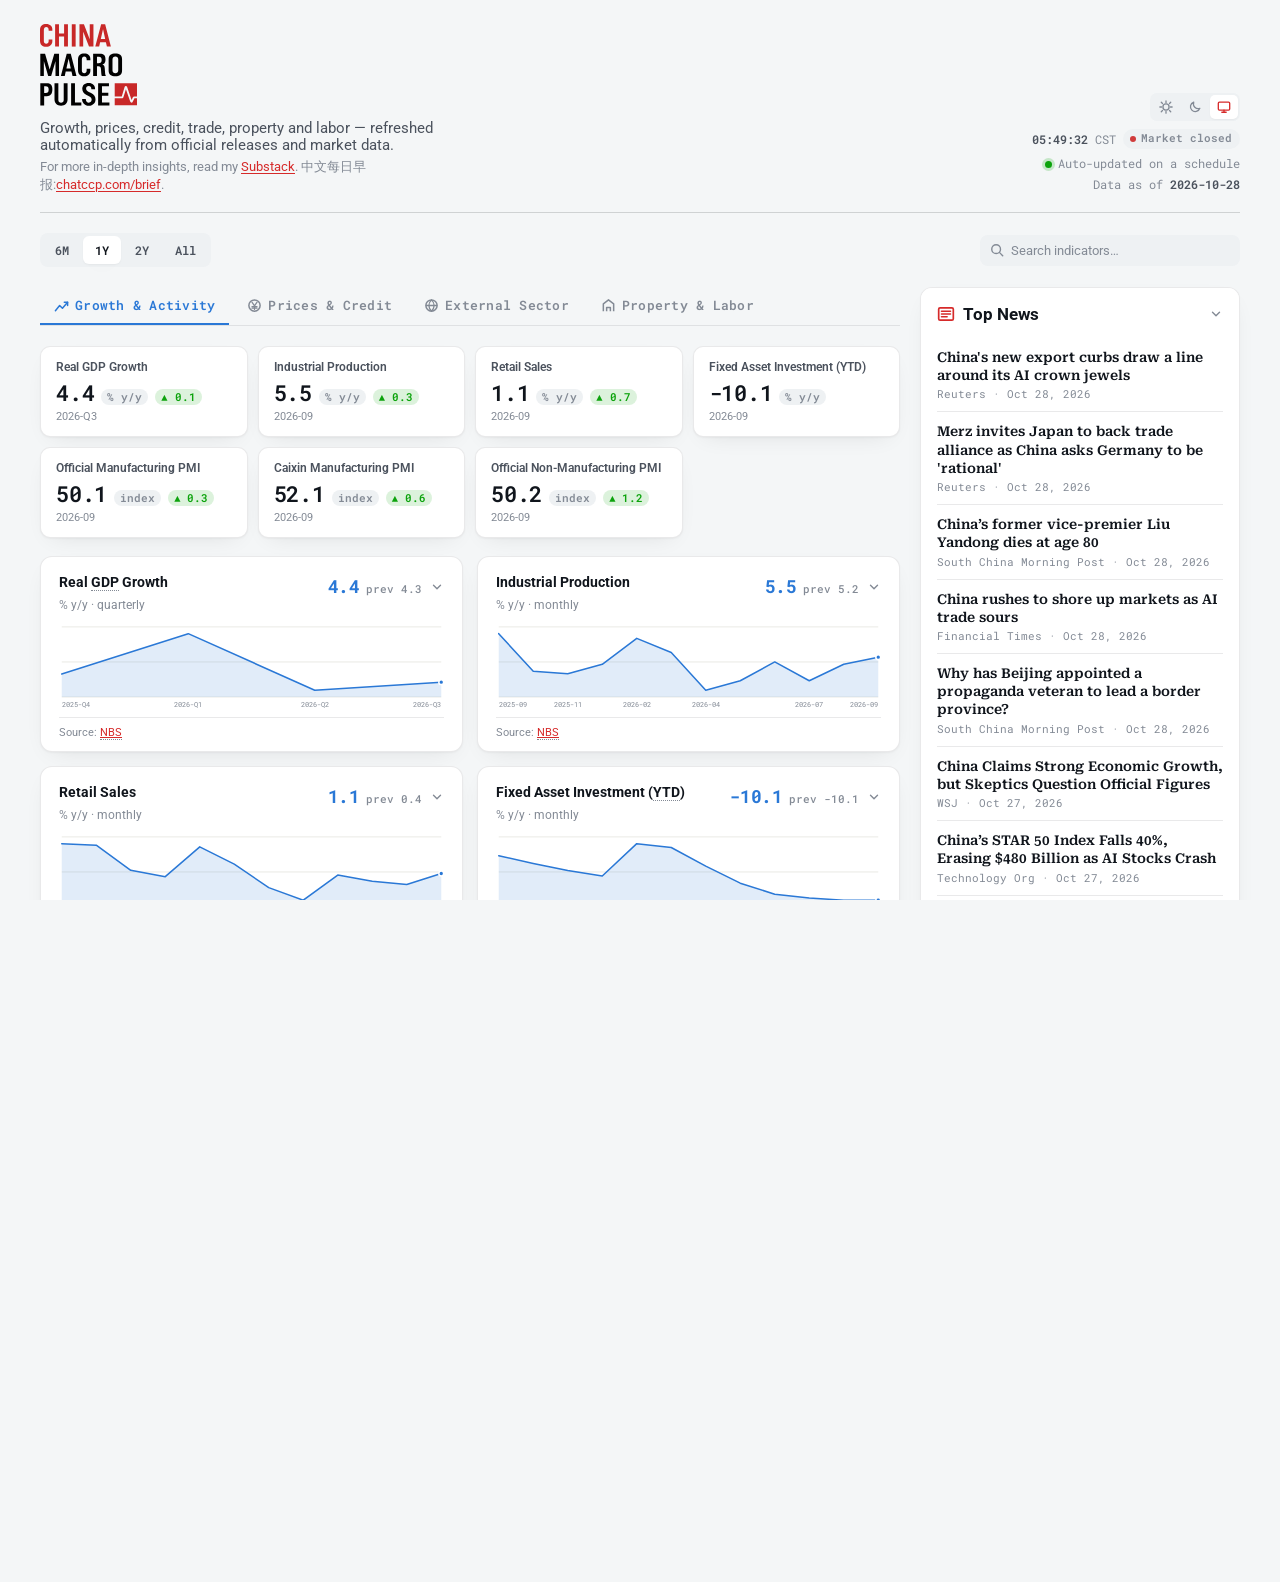
==== commit 4a741eba: "Add Chinese daily morning brief at /brief Static page (TL;DR, market tiles, four sections, live Chin" ====
--- a/index.html
+++ b/index.html
@@ -27,7 +27,7 @@
         <img src="assets/logo-dark.svg" alt="China Macro Pulse" class="logo logo-dark">
       </h1>
       <p class="sub">Growth, prices, credit, trade, property and labor — refreshed automatically from official releases and market data.</p>
-      <p class="sub-secondary">For more in-depth insights, read my <a href="https://tonybzhao.substack.com/" target="_blank" rel="noopener noreferrer" class="sub-link">Substack</a>.</p>
+      <p class="sub-secondary">For more in-depth insights, read my <a href="https://tonybzhao.substack.com/" target="_blank" rel="noopener noreferrer" class="sub-link">Substack</a>. 中文每日早报:<a href="brief/" class="sub-link">chatccp.com/brief</a>.</p>
     </div>
     <div class="asof">
       <div class="masthead-controls">
--- a/style.css
+++ b/style.css
@@ -8,8 +8,8 @@
   --text-muted:     #838a95;
   --border:         rgba(16,21,28,0.09);
   --border-strong:  rgba(16,21,28,0.16);
-  --accent:         #2a78d6;
-  --accent-soft:    #e6f0fc;
+  --accent:         #d62a2a;
+  --accent-soft:    #fbe6e6;
   --good:           #0ca30c;
   --critical:       #d03b3b;
   --warning:        #b3760a;
@@ -34,8 +34,8 @@
     --text-muted:     #767d87;
     --border:         rgba(255,255,255,0.08);
     --border-strong:  rgba(255,255,255,0.16);
-    --accent:         #3987e5;
-    --accent-soft:    #16273f;
+    --accent:         #e53939;
+    --accent-soft:    #3f1616;
     --good:           #2fbf4f;
     --critical:       #e66767;
     --warning:        #d99a2b;
@@ -58,8 +58,8 @@
   --text-muted:     #767d87;
   --border:         rgba(255,255,255,0.08);
   --border-strong:  rgba(255,255,255,0.16);
-  --accent:         #3987e5;
-  --accent-soft:    #16273f;
+  --accent:         #e53939;
+  --accent-soft:    #3f1616;
   --good:           #2fbf4f;
   --critical:       #e66767;
   --warning:        #d99a2b;
@@ -95,8 +95,8 @@
   padding-bottom: 18px;
   margin-bottom: 20px;
 }
-.logo-wrap { margin: 0 0 8px; line-height: 0; }
-.logo { height: clamp(52px, 6.5vw, 72px); width: auto; display: block; }
+.logo-wrap { margin: 0 0 14px; line-height: 0; }
+.logo { height: clamp(60px, 7.5vw, 82px); width: auto; display: block; }
 .logo-dark { display: none; }
 @media (prefers-color-scheme: dark) {
   :root:not([data-theme="light"]) .logo-light { display: none; }
@@ -471,6 +471,8 @@
 .chart-area { opacity: 0.14; }
 .chart-grid-line { stroke: var(--grid-line); stroke-width: 1; }
 .chart-axis-label { font-family: "Roboto Mono", monospace; font-size: 9.5px; fill: var(--text-muted); }
+.chart-threshold-line { stroke: var(--accent); stroke-width: 1.2; stroke-dasharray: 3 3; opacity: 0.75; }
+.chart-threshold-label { font-family: "Roboto Mono", monospace; font-size: 9px; font-weight: 600; fill: var(--accent); }
 .chart-dot-end { stroke-width: 2.2; }
 .crosshair-line { stroke: var(--text-muted); stroke-width: 1; stroke-dasharray: 3 3; opacity: 0; pointer-events: none; }
 .crosshair-dot { stroke-width: 2; pointer-events: none; opacity: 0; }
@@ -495,26 +497,34 @@
 .no-data { font-size: 12.5px; color: var(--text-muted); padding: 20px 0; text-align: center; }
 
 /* ---------- News rail ---------- */
+/* Just a sticky positioning wrapper now — each section below is its own
+   card (separate module), not one shared box. */
 .news-rail {
+  display: flex;
+  flex-direction: column;
+  gap: 14px;
+  position: sticky;
+  top: 20px;
+}
+@media (max-width: 980px) {
+  .news-rail { position: static; }
+}
+
+/* ---------- Collapsible sections (news, upcoming releases) ---------- */
+/* Each is its own card/module: own background, border, shadow, radius. */
+.collapse-section {
   background: var(--surface-1);
   border: 1px solid var(--border);
   border-radius: 12px;
-  padding: 16px 16px 8px;
   box-shadow: var(--shadow);
-  position: sticky;
-  top: 20px;
+  padding: 16px;
+}
+#section-news {
   max-height: calc(100vh - 40px);
   overflow-y: auto;
 }
 @media (max-width: 980px) {
-  .news-rail { position: static; max-height: none; overflow-y: visible; }
-}
-
-/* ---------- Collapsible sections (news, upcoming releases) ---------- */
-.collapse-section + .collapse-section {
-  margin-top: 18px;
-  padding-top: 16px;
-  border-top: 1px solid var(--border);
+  #section-news { max-height: none; overflow-y: visible; }
 }
 .collapse-header {
   display: flex;
@@ -558,7 +568,7 @@
 .news-item:first-of-type { border-top: none; }
 .news-item .n-head {
   font-family: "Roboto Serif", Georgia, "Times New Roman", serif;
-  font-size: 14.5px;
+  font-size: 13.5px;
   font-weight: 600;
   line-height: 1.35;
   margin-bottom: 3px;
@@ -567,35 +577,34 @@
 .news-item .n-sum { font-size: 12px; color: var(--text-secondary); line-height: 1.4; margin-bottom: 4px; }
 .news-item .n-meta { font-size: 10.5px; color: var(--text-muted); font-family: "Roboto Mono", monospace; }
 
+.release-date-heading {
+  font-family: "Roboto Mono", monospace;
+  font-size: 10.5px;
+  font-weight: 600;
+  letter-spacing: 0.04em;
+  text-transform: uppercase;
+  color: var(--text-muted);
+  padding: 12px 0 4px;
+}
+.release-group:first-of-type + .release-date-heading,
+.release-date-heading:first-child { padding-top: 0; }
+.release-group { border-top: 1px solid var(--border); }
+.release-date-heading:first-child + .release-group { border-top: none; }
 .release-item {
   display: flex;
   align-items: center;
-  gap: 10px;
   width: 100%;
-  padding: 9px 0;
-  border-top: 1px solid var(--border);
+  padding: 7px 0;
   background: none;
-  border-left: none;
-  border-right: none;
-  border-bottom: none;
+  border: none;
   text-align: left;
   cursor: pointer;
   color: inherit;
   font-family: "Roboto", sans-serif;
 }
-.release-item:first-of-type { border-top: none; }
 .release-item:hover .r-event { color: var(--accent); }
-.release-date {
-  flex-shrink: 0;
-  width: 46px;
-  font-family: "Roboto Mono", monospace;
-  font-size: 11px;
-  color: var(--text-muted);
-  line-height: 1.3;
-}
-.release-date strong { display: block; color: var(--text-secondary); font-size: 15px; font-weight: 700; }
 .release-main { flex: 1; min-width: 0; }
-.r-event { font-size: 13px; font-weight: 600; line-height: 1.3; }
+.r-event { font-family: "Roboto", sans-serif; font-size: 12.5px; font-weight: 600; line-height: 1.3; }
 .r-figures { font-size: 11px; color: var(--text-muted); font-family: "Roboto Mono", monospace; margin-top: 2px; }
 
 /* Momentary highlight when a chart is scrolled to via a linked release/search */
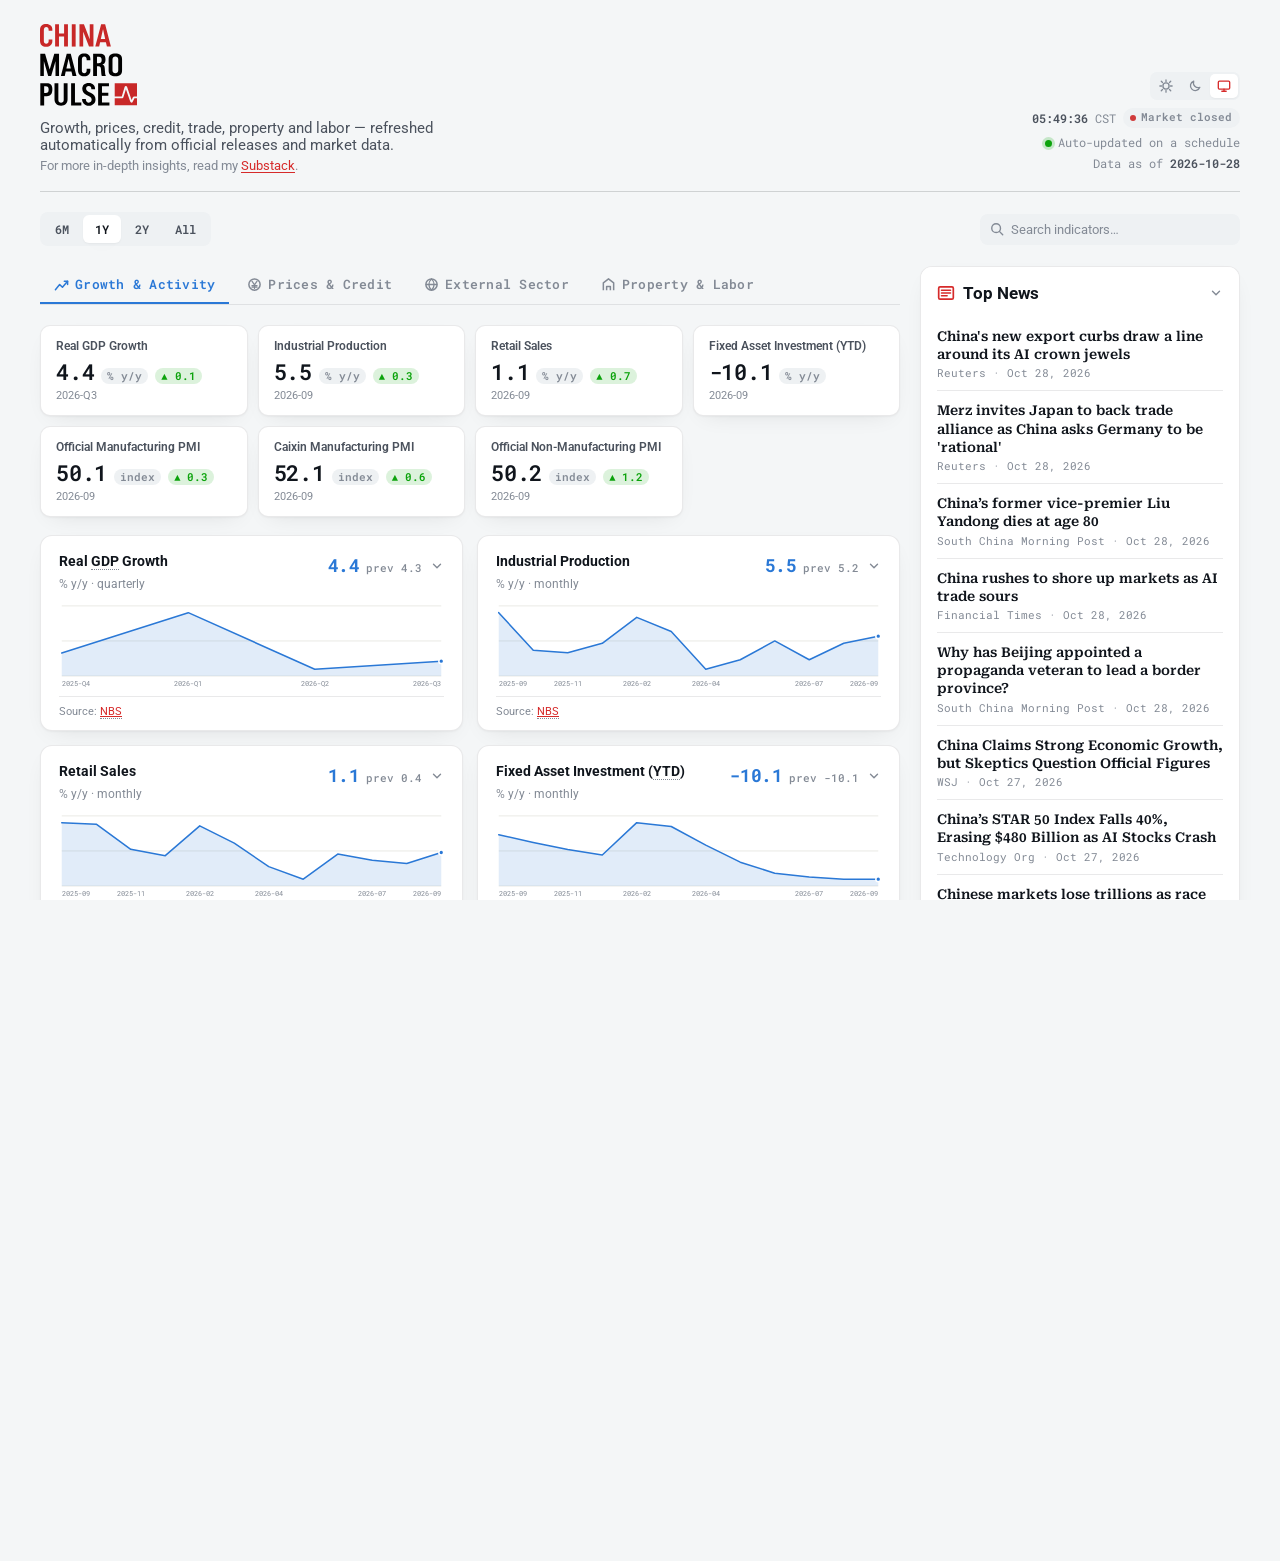
==== commit 1a8a2613: "Remove brief link from the data dashboard Co-Authored-By: Claude Sonnet 5.5 <noreply@anthropic.com>" ====
--- a/index.html
+++ b/index.html
@@ -27,7 +27,7 @@
         <img src="assets/logo-dark.svg" alt="China Macro Pulse" class="logo logo-dark">
       </h1>
       <p class="sub">Growth, prices, credit, trade, property and labor — refreshed automatically from official releases and market data.</p>
-      <p class="sub-secondary">For more in-depth insights, read my <a href="https://tonybzhao.substack.com/" target="_blank" rel="noopener noreferrer" class="sub-link">Substack</a>. 中文每日早报:<a href="brief/" class="sub-link">chatccp.com/brief</a>.</p>
+      <p class="sub-secondary">For more in-depth insights, read my <a href="https://tonybzhao.substack.com/" target="_blank" rel="noopener noreferrer" class="sub-link">Substack</a>.</p>
     </div>
     <div class="asof">
       <div class="masthead-controls">
